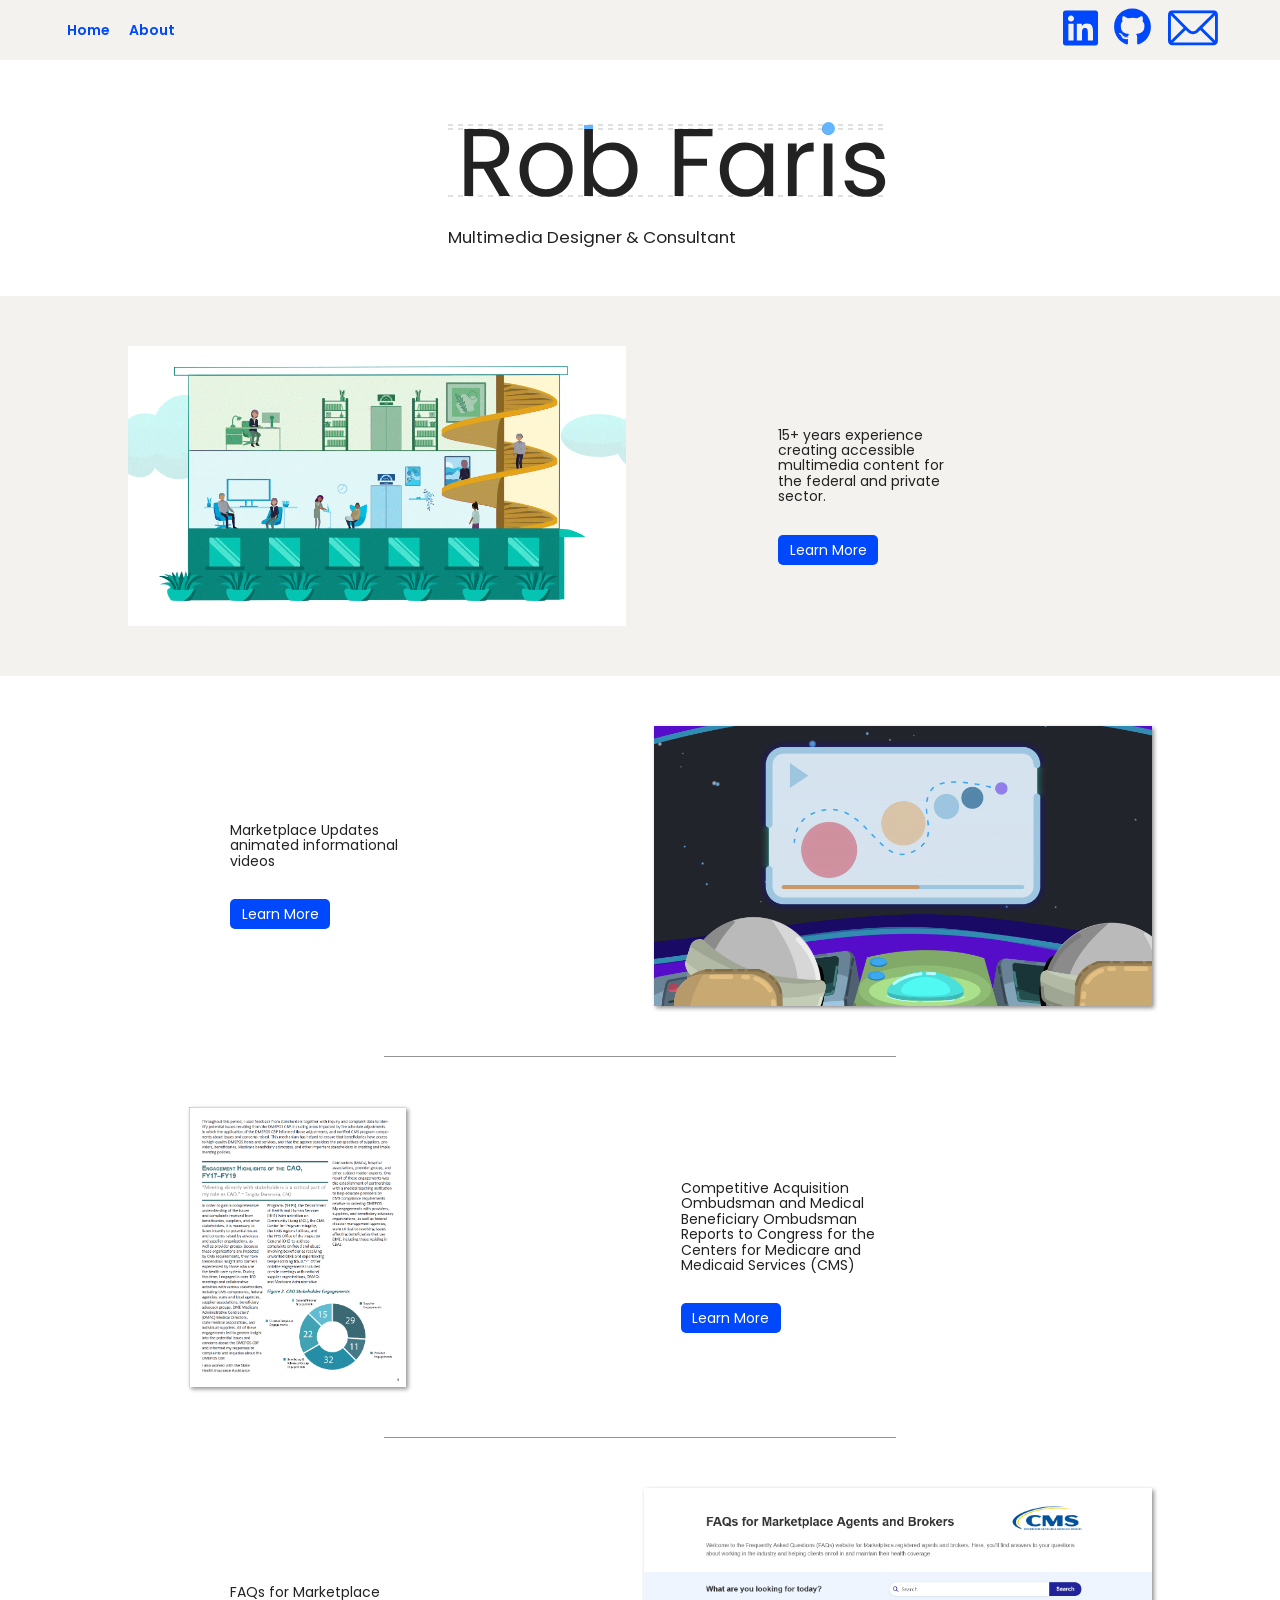
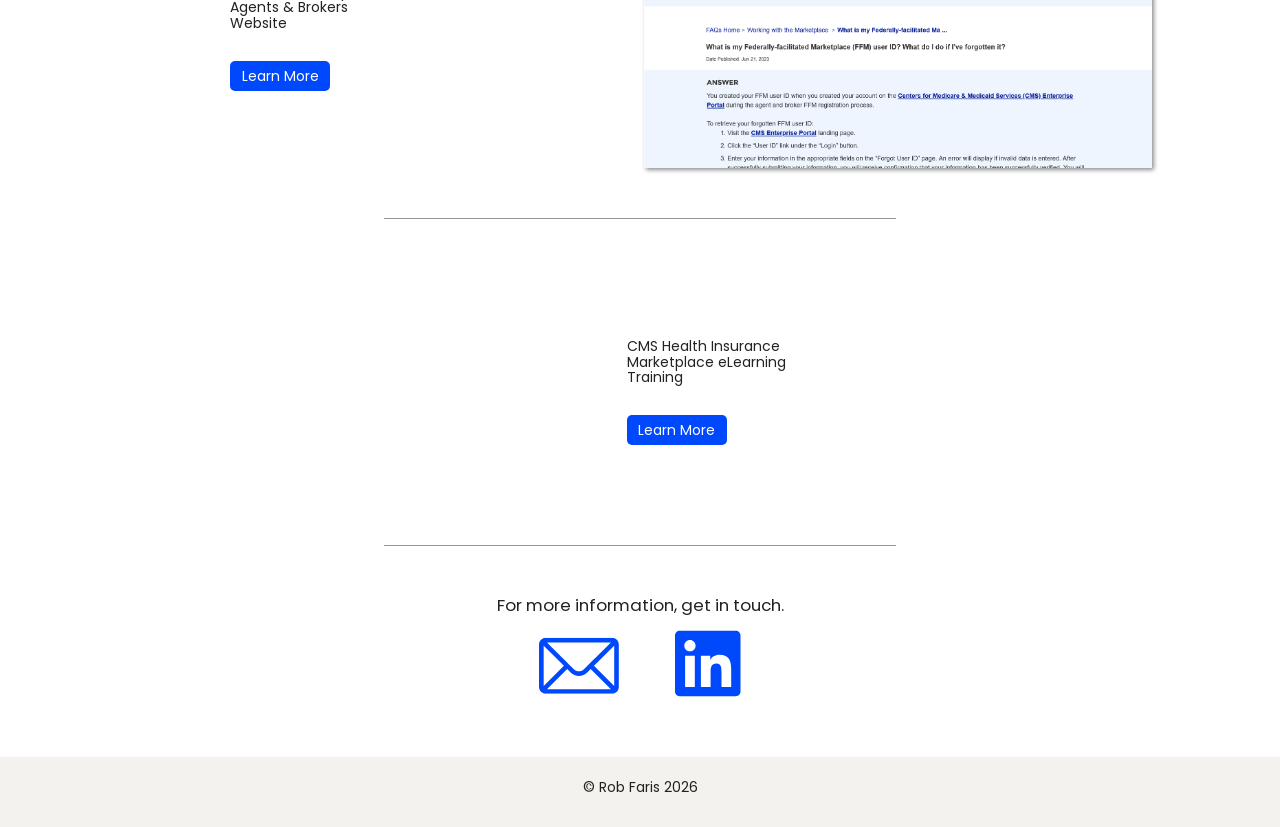
==== index.html @ 907190f3 "custom links change for test site" ====
<!DOCTYPE html>
<html lang="en">
<head>
    <meta charset="UTF-8">
    <meta http-equiv="X-UA-Compatible" content="IE=edge">
    <meta name="viewport" content="width=device-width, initial-scale=1.0">
    <link rel="icon" href="assets/selfportrait.svg" sizes="any" type="image/svg+xml">
    <link rel="stylesheet" href="//fonts.googleapis.com/css?family=Poppins:300,400,600,700&amp;lang=en" />
     <!-- Latest compiled and minified CSS -->
    <link rel="stylesheet" href="https://maxcdn.bootstrapcdn.com/bootstrap/3.4.1/css/bootstrap.min.css">

    <!-- jQuery library -->
    <script src="https://ajax.googleapis.com/ajax/libs/jquery/3.7.1/jquery.min.js"></script>

    <!-- Latest compiled JavaScript -->
    <script src="https://maxcdn.bootstrapcdn.com/bootstrap/3.4.1/js/bootstrap.min.js"></script>

    <!-- Google tag (gtag.js) -->
    <script async src="https://www.googletagmanager.com/gtag/js?id=G-28LJF8GNLP"></script>
    <script>
    window.dataLayer = window.dataLayer || [];
    function gtag(){dataLayer.push(arguments);}
    gtag('js', new Date());

    gtag('config', 'G-28LJF8GNLP');
    </script>

    <!-- Site stylesheet -->
    <link rel="stylesheet" href="styles.css">
    <title>Rob Faris</title>
</head>
<body>
    <div class="header">
        <div class="header-left">
            <a href="/">Home</a>
            <a href="portfolio-test-site/about.html">About</a>
        </div>
        <ul class="header-nav">
            <li><a href="https://www.linkedin.com/in/robfarisdesign"><svg xmlns="http://www.w3.org/2000/svg" height="40" width="35" viewBox="0 0 448 512"><!--!Font Awesome Free 6.5.1 by @fontawesome - https://fontawesome.com License - https://fontawesome.com/license/free Copyright 2023 Fonticons, Inc.--><path fill="#60ABE8" d="M416 32H31.9C14.3 32 0 46.5 0 64.3v383.4C0 465.5 14.3 480 31.9 480H416c17.6 0 32-14.5 32-32.3V64.3c0-17.8-14.4-32.3-32-32.3zM135.4 416H69V202.2h66.5V416zm-33.2-243c-21.3 0-38.5-17.3-38.5-38.5S80.9 96 102.2 96c21.2 0 38.5 17.3 38.5 38.5 0 21.3-17.2 38.5-38.5 38.5zm282.1 243h-66.4V312c0-24.8-.5-56.7-34.5-56.7-34.6 0-39.9 27-39.9 54.9V416h-66.4V202.2h63.7v29.2h.9c8.9-16.8 30.6-34.5 62.9-34.5 67.2 0 79.7 44.3 79.7 101.9V416z"/></svg></a></li>
            <li><a href="https://github.com/robfaris"><svg xmlns="http://www.w3.org/2000/svg" height="38" width="37" viewBox="0 0 496 512"><!--!Font Awesome Free 6.5.1 by @fontawesome - https://fontawesome.com License - https://fontawesome.com/license/free Copyright 2023 Fonticons, Inc.--><path fill="#60ABE8" d="M165.9 397.4c0 2-2.3 3.6-5.2 3.6-3.3 .3-5.6-1.3-5.6-3.6 0-2 2.3-3.6 5.2-3.6 3-.3 5.6 1.3 5.6 3.6zm-31.1-4.5c-.7 2 1.3 4.3 4.3 4.9 2.6 1 5.6 0 6.2-2s-1.3-4.3-4.3-5.2c-2.6-.7-5.5 .3-6.2 2.3zm44.2-1.7c-2.9 .7-4.9 2.6-4.6 4.9 .3 2 2.9 3.3 5.9 2.6 2.9-.7 4.9-2.6 4.6-4.6-.3-1.9-3-3.2-5.9-2.9zM244.8 8C106.1 8 0 113.3 0 252c0 110.9 69.8 205.8 169.5 239.2 12.8 2.3 17.3-5.6 17.3-12.1 0-6.2-.3-40.4-.3-61.4 0 0-70 15-84.7-29.8 0 0-11.4-29.1-27.8-36.6 0 0-22.9-15.7 1.6-15.4 0 0 24.9 2 38.6 25.8 21.9 38.6 58.6 27.5 72.9 20.9 2.3-16 8.8-27.1 16-33.7-55.9-6.2-112.3-14.3-112.3-110.5 0-27.5 7.6-41.3 23.6-58.9-2.6-6.5-11.1-33.3 2.6-67.9 20.9-6.5 69 27 69 27 20-5.6 41.5-8.5 62.8-8.5s42.8 2.9 62.8 8.5c0 0 48.1-33.6 69-27 13.7 34.7 5.2 61.4 2.6 67.9 16 17.7 25.8 31.5 25.8 58.9 0 96.5-58.9 104.2-114.8 110.5 9.2 7.9 17 22.9 17 46.4 0 33.7-.3 75.4-.3 83.6 0 6.5 4.6 14.4 17.3 12.1C428.2 457.8 496 362.9 496 252 496 113.3 383.5 8 244.8 8zM97.2 352.9c-1.3 1-1 3.3 .7 5.2 1.6 1.6 3.9 2.3 5.2 1 1.3-1 1-3.3-.7-5.2-1.6-1.6-3.9-2.3-5.2-1zm-10.8-8.1c-.7 1.3 .3 2.9 2.3 3.9 1.6 1 3.6 .7 4.3-.7 .7-1.3-.3-2.9-2.3-3.9-2-.6-3.6-.3-4.3 .7zm32.4 35.6c-1.6 1.3-1 4.3 1.3 6.2 2.3 2.3 5.2 2.6 6.5 1 1.3-1.3 .7-4.3-1.3-6.2-2.2-2.3-5.2-2.6-6.5-1zm-11.4-14.7c-1.6 1-1.6 3.6 0 5.9 1.6 2.3 4.3 3.3 5.6 2.3 1.6-1.3 1.6-3.9 0-6.2-1.4-2.3-4-3.3-5.6-2z"/></svg></a></li>
            <li><a href="mailto: robfarisdesign@gmail.com"><img src="assets/mail.svg" height="50" width ="50"></a>
        </ul>
    </div>
    <div class="top-bar tile">
        <div class="top-bar text">
            <img alt="Rob Faris" src="assets/RobFaris.svg">
            <h2>Multimedia Designer & Consultant</h2>
        </div>
    </div>
    <div class="demo-bar top-demo tile">
        <a href="https://www.youtube.com/watch?v=N7DPfxwPCiM"><img style="height: 280px" src="assets/2023-04-28_Unwinding_003.gif" alt=""></a>
        <div class="demo-bar text">
            <h3>15+ years experience creating accessible multimedia content for the federal and private sector.</h3>
            <a href="portfolio-test-site/about.html" class="button">Learn More</a>
        </div>
    </div>
    <div class="demo-bar tile">
        <div class="demo-bar text">
            <h3>Marketplace Updates animated informational videos</h3>
            <a href="portfolio-test-site/marketplace-updates-animated-informational-videos.html" class="button">Learn More</a>
        </div>
         <a href="portfolio-test-site/marketplace-updates-animated-informational-videos.html"><img style="height: 280px; filter: drop-shadow(2px 2px 2px #8f8f8f);" src="assets/2023-08-16_MarketplaceUpdates_001.png" alt=""></a>
    </div>
    <hr>
    <div class="demo-bar tile">
        <a href="portfolio-test-site/reports-to-congress.html"><img style="height: 280px; filter: drop-shadow(2px 2px 2px #8f8f8f);" src="assets/design/CAOreport.png" alt=""></a>
        <div class="demo-bar text">
            <h3>Competitive Acquisition Ombudsman and Medical Beneficiary Ombudsman Reports to Congress for the Centers for Medicare and Medicaid Services (CMS)</h3>
            <a href="portfolio-test-site/reports-to-congress.html" class="button">Learn More</a>
        </div>
    </div>
    <hr>
    <div class="demo-bar tile">
        <div class="demo-bar text">
            <h3>FAQs for Marketplace Agents & Brokers Website</h3>
            <a href="portfolio-test-site/faqs-website.html" class="button">Learn More</a>
        </div>
         <a href="portfolio-test-site/faqs-website.html"><img style="height: 280px; filter: drop-shadow(2px 2px 2px #8f8f8f);" src="assets/design/ABsite.png" alt=""></a>
    </div>
    <hr>
    <div class="demo-bar tile">
        <a href="portfolio-test-site/elearning-marketplace.html"><img style="height: 280px; filter: drop-shadow(2px 2px 2px #8f8f8f);" src="assets/design/captivate.png" alt=""></a>
        <div class="demo-bar text">
            <h3>CMS Health Insurance Marketplace eLearning Training</h3>
            <a href="portfolio-test-site/elearning-marketplace.html" class="button">Learn More</a>
        </div>
    </div>
    <hr>
    <h2 class="contact tile">For more information, get in touch.</h2>
    <div class="button-bar tile">
        <div class="button-bar btn">
            <div id="email-icon" style="cursor: pointer;" onclick="window.location='mailto: robfarisdesign@gmail.com';">
                <img src="assets/mail.svg" height="80" width ="80">            
            </div>
            <div id="linkedn-circle" style="cursor: pointer;" onclick="window.location='https://www.linkedin.com/in/robfarisdesign';">
                <svg xmlns="http://www.w3.org/2000/svg" height="75" width="65.5" viewBox="0 0 448 512"><!--!Font Awesome Free 6.5.1 by @fontawesome - https://fontawesome.com License - https://fontawesome.com/license/free Copyright 2023 Fonticons, Inc.--><path fill="#60ABE8" d="M416 32H31.9C14.3 32 0 46.5 0 64.3v383.4C0 465.5 14.3 480 31.9 480H416c17.6 0 32-14.5 32-32.3V64.3c0-17.8-14.4-32.3-32-32.3zM135.4 416H69V202.2h66.5V416zm-33.2-243c-21.3 0-38.5-17.3-38.5-38.5S80.9 96 102.2 96c21.2 0 38.5 17.3 38.5 38.5 0 21.3-17.2 38.5-38.5 38.5zm282.1 243h-66.4V312c0-24.8-.5-56.7-34.5-56.7-34.6 0-39.9 27-39.9 54.9V416h-66.4V202.2h63.7v29.2h.9c8.9-16.8 30.6-34.5 62.9-34.5 67.2 0 79.7 44.3 79.7 101.9V416z"/></svg>
            </div>
        </div>
    </div>
    <div class="footer">
        <p>© Rob Faris 2026</p>
    </div>

</body>
<script>
    let elementsArray = document.querySelectorAll(".tile");
    window.addEventListener('scroll', fadeIn ); 
    function fadeIn() {
        for (var i = 0; i < elementsArray.length; i++) {
            var elem = elementsArray[i]
            var distInView = elem.getBoundingClientRect().top - window.innerHeight + 20;
            if (distInView < 0) {
                elem.classList.add("inview");
            } else {
                elem.classList.remove("inview");
            }
        }
    }
    fadeIn()
</script>
</html>
---- styles.css ----
html {
    scroll-behavior: smooth;
}

body {
    display: flex;
    flex-direction: column;
    align-items: left;
    width: 100%;
    padding: 0;
    margin: 0;
    font-family: "Poppins", Verdana, Geneva, Tahoma, sans-serif;
    background-color: #FFFFFF;
    color: #222222;
}

h1 {
    font-size: 2em;
    font-weight: 400;
    color: #222222;
    margin: 0;
    padding-bottom: 15px;
}

h2 {
    font-size: 1.2em;
    font-weight: 400;
    color: #222222;
    margin-bottom: 0;
}

h3 {
    font-size: 1em;
    font-weight: 400;
    color: #222222;
}

h4 {
    font-size: 1.5em;
    font-weight: 200;
    color: #2222;
}

p {
    color: #222222;
    font-size: 14px;
}

a {
    text-decoration: none;
    color: #0048fc;
}

a:hover {
    color:#002EA1;
    text-decoration: underline;
    text-decoration-thickness: 3px;
}

.button {
    background:    #0048fc;
    border: 0;
    border-radius: 5px;
    padding: 5px;    
    width: 100px;
    color:         #ffffff;
    text-align:    center;
}

.button:hover {
    color: #ffffff;
    background: #002EA1;
}

hr {
  border: 0;
  clear:both;
  display:block;
  width: 40%;               
  background-color:#959595;
  height: 1px;
  margin-top: 0;
  margin-bottom: 0;
}

path {
    fill: #0048fc;
}
.tile {
    -webkit-transform: translateY(50px) translateZ(0);
    transform: translateY(50px) translateZ(0);
    -webkit-transition-delay: .3s;
    -o-transition-delay: .3s;
    transition-delay: .3s;
    -webkit-transition: .4s;
    -o-transition: .4s;
    transition: .4s;
    opacity: 0;
}

.inview {
    opacity: 1;
    -webkit-transform: translateY(0px) rotate(0deg) translateZ(0);
    transform: translateY(0px) rotate(0deg) translateZ(0);
}

.header {
    display: flex;
    justify-content: space-between;
    align-items: center;
    width: 100%;
    background-color: #F3F2EE;
}

.header-left {
    display: flex;
    flex-direction: row;
    gap: 16px;
    margin-left: 5%;
}

.header .header-nav {
    display: flex;
    padding: 8px 5% 5px;
    list-style-type: none;
    font-size: 18px;
    gap: 16px;
    z-index: 1;
    margin-bottom: 0;
}

.header-nav li:hover {
    opacity: 70%;
    transition: opacity 300ms;
}

.header a {
    padding-left: 3%;
    font-weight: 600;
}

.header img {
    height: 40px;
}

.top-bar {
    display: flex;
    justify-content: space-between;
    align-items: flex-start;
    width: 100%;
    color: #F9FAF8;
    padding: 30px 0 50px 0;
}

.top-bar .text {
    display: flex;
    flex-direction: column;
    align-items: flex-start;
    width: 30%;
    padding: 0;
    margin: 0 auto;
}

.top-bar .text h2 {
    padding: 0;
}

/* .top-bar .image {
    height: 200px;
    display: flex;
    justify-content: center;
    align-items: center;
    flex: 1 1 100%;
    margin: 80px 15% 50px;
} */

.subpage-title {
    display: flex;
    flex-direction: column;
    justify-content: space-around;
    align-items: flex-start;
    padding: 50px 15% 50px 15%;
    width: 100%;
}
.demo-bar {
    display: flex;
    justify-content: space-around;
    align-items: center;
    width: 100%;
    color: #F9FAF8;
    padding: 50px 10% 50px 10%;
    gap: 20px 50px;
}

.top-demo {
    background-color: #F3F2EE;
}

.demo-bar .text {
    display: flex;
    flex-direction: column;
    justify-content: space-between;
    align-items: flex-start;
    width: 40%;
    margin-right: 10%;
}


.demo-bar .image {
    height: 200px;
    display: flex;
    justify-content: center;
    align-items: center;
    flex: 1 1 100%;
    margin: 80px 15% 50px;
}

.subpage-bar {
    display: flex;
    justify-content: space-around;
    align-items: flex-start;
    width: 100%;
    color: #F9FAF8;
    padding: 10px 10% 10px 10%;
    gap: 20px 50px;
}

.subpage-demo {
    background-color: #F3F2EE;
}

.subpage-bar .text {
    display: flex;
    flex-direction: column;
    justify-content: space-between;
    align-items: flex-start;
    width: 100%;
}

.subpage-bar .text h2 {
    font-weight: 600;
    text-transform: uppercase;
}

.section-header {
    color: #222222;
    margin: 20px 15%;
    font-size: 2em;
}

.info-bar {
    display: flex;
    flex-direction: column;
    align-items: left;
    margin: 0 15%;
}

.info-bar h3 {
    font-weight: 600;
}
.info-bar-blue {
    padding-left: 0; 
    margin-bottom: 15px;
    margin-right: 5%; 
    color: #222222; 
}

.info-bar-orange {
    color: #222222;
    padding-left: 0; 
    margin-bottom: 15px;
    margin-right: 5%; 
}

.info-bar-blocks {
    display: flex;
    justify-content: flex-start;
    flex-wrap: wrap;
    gap: 10px;
}

.info-bar-blocks.blue p {
    color: #222222;
    width: 150px;
    height: 50px;
    padding-top: 12px;
    padding-bottom: 5px;
    padding-left: 15px;
    border-style: solid;
    border-color: #60ABE8;
    border-width: 2px;
    border-radius: 15px;
    align-items: center;
    margin: 0;
}

.info-bar-blocks.orange p {
    color: #222222;
    width: 150px;
    height: 50px;
    padding-top: 12px;
    padding-bottom: 5px;
    padding-left: 15px;
    border-style: solid;
    border-color: #0048fc;
    border-width: 2px;
    border-radius: 15px;
    align-items: center;
    margin: 0;
}

.modular p {
    background-color: #F3F2EE;
    padding-top: 12px;
    padding-bottom: 12px;
    padding-left: 15px;
    width: 95%;
}

.work-text {
    margin: 0 15% 100px;
    font-size: 1.2em;
}

.work-bar {
    display: flex;
    flex-direction: row;
    justify-content: center;
    gap: 50px;
    margin: 30px 15% 50px 15%;
    text-align: center;
    flex-flow: wrap;
    padding: 0;
    color: #60ABE8;
}

.work-bar-part {
    display: flex;
    flex-direction: column;
    background-color: #363E51;
    justify-content: center;
    align-self: center;
    flex: 1 1 auto;
    height: 200px;
    max-width: 350px;
    padding-bottom: 200px;
    font-size: 1.1em;
    margin: 50px 0 50px;
    color: #60ABE8;
}

.work-bar-part:hover {
    color: #DBB778;
    transition: color 200ms;
}

.work-bar-part:hover img {
    border-radius: 50%;
    background-color: #DBB778;
    transition: background-color 200ms;
}

.icon-wrapper {
    align-self: center;
    flex: 1 1 auto;
    margin-top: 50px;
    width: 250px;
    padding: 0;
}

.mobile-info {
    display: none;
}

.video-text {
    text-align: center;
    align-self: center;
    padding: 20px;
    margin: 0;
    color: #60ABE8;
}

.videobox {
    display: flex;
    flex-direction: column;
    justify-content: flex-start;
    align-items: center;
    padding: 30px 25%;
    margin-bottom: 80px;
}

.videobox .graphics {
    align-items: center;
}

.videobox .thumbnails {
    display: flex;
    flex-direction: row;
    justify-content: center;
    gap: 20px;
    margin-top: 20px;
    flex-wrap: wrap;
    filter: drop-shadow(5px 5px 5px #8f8f8f);
}

.videobox .thumbnails img {
    width: 35%;
    height: 100%;
}

.thumbnail-img:hover {
    opacity: 60%;
    transition: opacity 200ms;
}

#video-mobile {
    display: none;
}

.graphics-box {
  display: flex;
  align-items: center;
  justify-content: center;
  flex-direction: column;
  margin-bottom: 80px;
  background: #363E51;
  padding: 40px 0;
}

.graphics-box h3 {
    color:#DBB778;
    padding-bottom: 0;
}

.carousel {
    display: flex;
    align-items: center;
    flex-direction: row;
    gap: 20px;
    flex-wrap: wrap;
}

.card .img {
    display: flex;
    align-items: flex-start;
    justify-content: flex-start;
    width: 300px;
    height: 300px;
    overflow: hidden;
    -webkit-filter: brightness(75%);
}

.card:hover img{
    -webkit-filter: brightness(50%);
    -webkit-transition: all .2s ease;
    -moz-transition: all .2s ease;
    -o-transition: all .2s ease;
    -ms-transition: all .2s ease;
    transition: all .2s ease;
    opacity: 50%;
}

.card:hover .identifier {
    opacity: 100%;
    visibility: visible;
}

h3.identifier {
    background-color: #60ABE8;
    color: #1F2937;
    padding: 10px 15px 10px 10px;
    /* visibility: hidden; */
    position: absolute;
    padding-left: 10px;
    z-index: 1;
}

.card img {
    height: 300px;
    object-fit: cover;
}

.pdf {
    width: 300px;
}

.contact {
    text-align: center;
    color:#222222;
    padding: 0;
    margin-top: 50px;
}

.button-bar {
    width: 35%;
    max-width: 350px;
    min-width: 100px;
    display: flex;
    align-items: center;
    justify-content: space-around;
    align-self: center;
    margin: 0 0 20px 0;
}

.button-bar .btn {
    display: flex;
    width: 30%;
    align-items: center;
    padding: 10px 10px;
    /* background-color: #363E51; */
    flex: 0 1 80%;
}

#video-header {
    margin-bottom: 20px;
}

#email-icon:hover{
    opacity: 50%;
    transition: opacity 300ms;
}

#linkedn-circle:hover{
    opacity: 50%;
    transition: opacity 300ms;
}

.footer {
    width: 100%;
    background-color: #F3F2EE;
    color: #222222;
    text-align: center;
    padding: 20px 0;
}

#page-container {
    position: relative;
    min-height: 95vh;
  }
  
#content-wrap {
    padding-bottom: 2.5rem;    /* Footer height */
  }


#graphicsbox {
    padding: 0 15% 50px;
    text-align: left;
    align-items: flex-start;
}

#graphicsbox h2 {
    margin-left: 0;
    margin-top: 50px;
}

#graphics {
    justify-content: center;
}
@media only screen and (max-width: 750px) {
    iframe {
        width: 90%;
        height: 200px;
    }
    .header-nav {
        align-items: flex-end
    }
    .top-bar {
        flex-direction: column-reverse;
        margin: 0;
    }

    .top-bar img{
        width: 200px;
        margin: -950px 0 -900px;
        padding: 0;
    }
    .top-bar .text {
        font-size: .8em;
        padding: 0 15% 0 15%;
        margin: 0;
    }

    .demo-bar {
        flex-direction: column;
        align-items: center;
        margin: 0;
        gap: 10px;
    }

    .demo-bar h4 {
        width: 80%;
    }
    
    .info-bar-blocks.blue p {
        width: auto;
        padding-right: 15px;
    }
        
    .info-bar-blocks.orange p {
        width: auto;
        padding-right: 15px;
    }

    .card img {
        -webkit-filter: brightness(50%);
    }

    .card h3 {
        visibility: visible;
    }

    .break {
        display: flex;
        break-after: always;
    }
    .button-bar {
        flex-direction: column;
        justify-content: center;
        align-items: center;
    }
    .mobile-info {
        display: flex;
        align-self: flex-start;
    }
    #contact {
        align-items: center;
        padding-left: 20px;
    }
    .button-bar .btn {
        border-radius: 0;
        padding: 15px 30px;
        gap: 10px;
    }
    #video-player {
        display: none;
    }

    .videobox {
        padding: 30px 15%;
    }

    #graphicsbox {
        padding: 30px 15%;
    }

    .videobox .thumbnails {
        display: none;
    }
    #video-mobile {
        display: flex;
    }
    #video-mobile img {
        width: 150px;
    }
    #graphics {
        display: flex;
    }

}
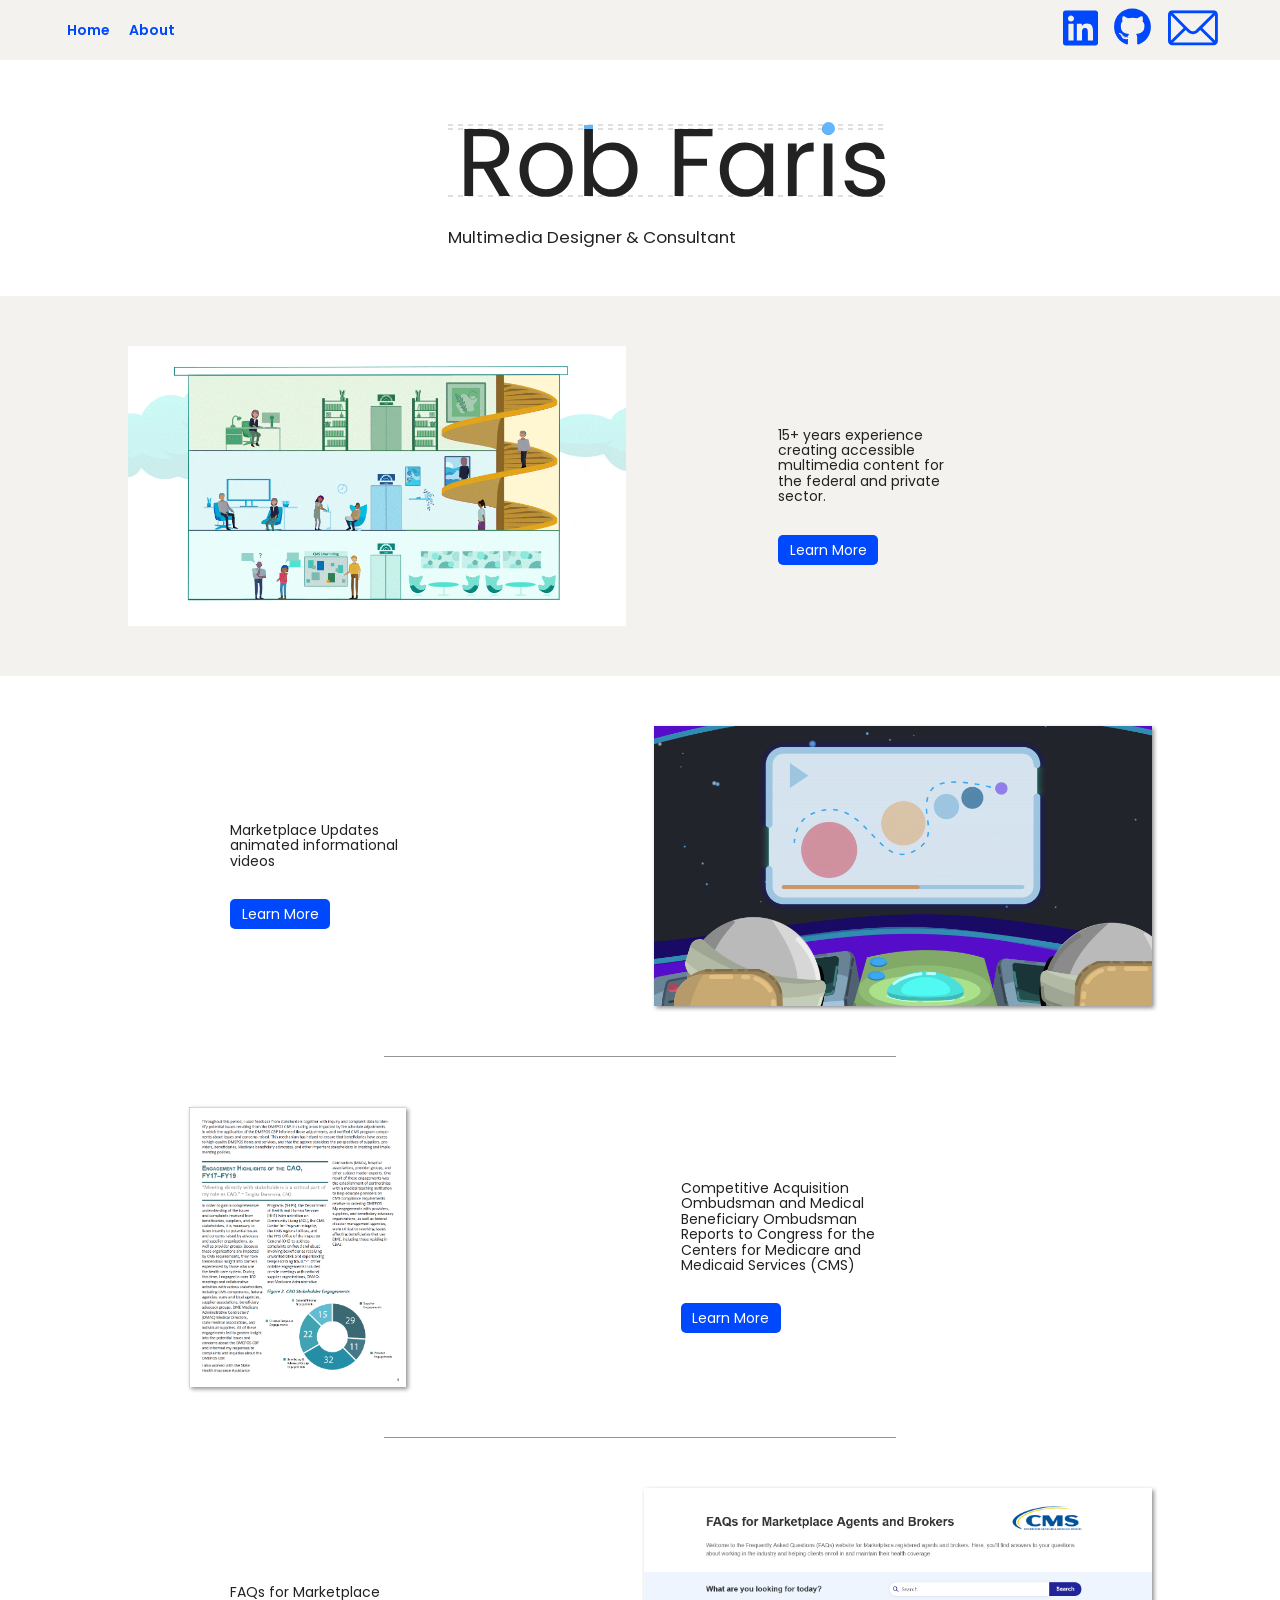
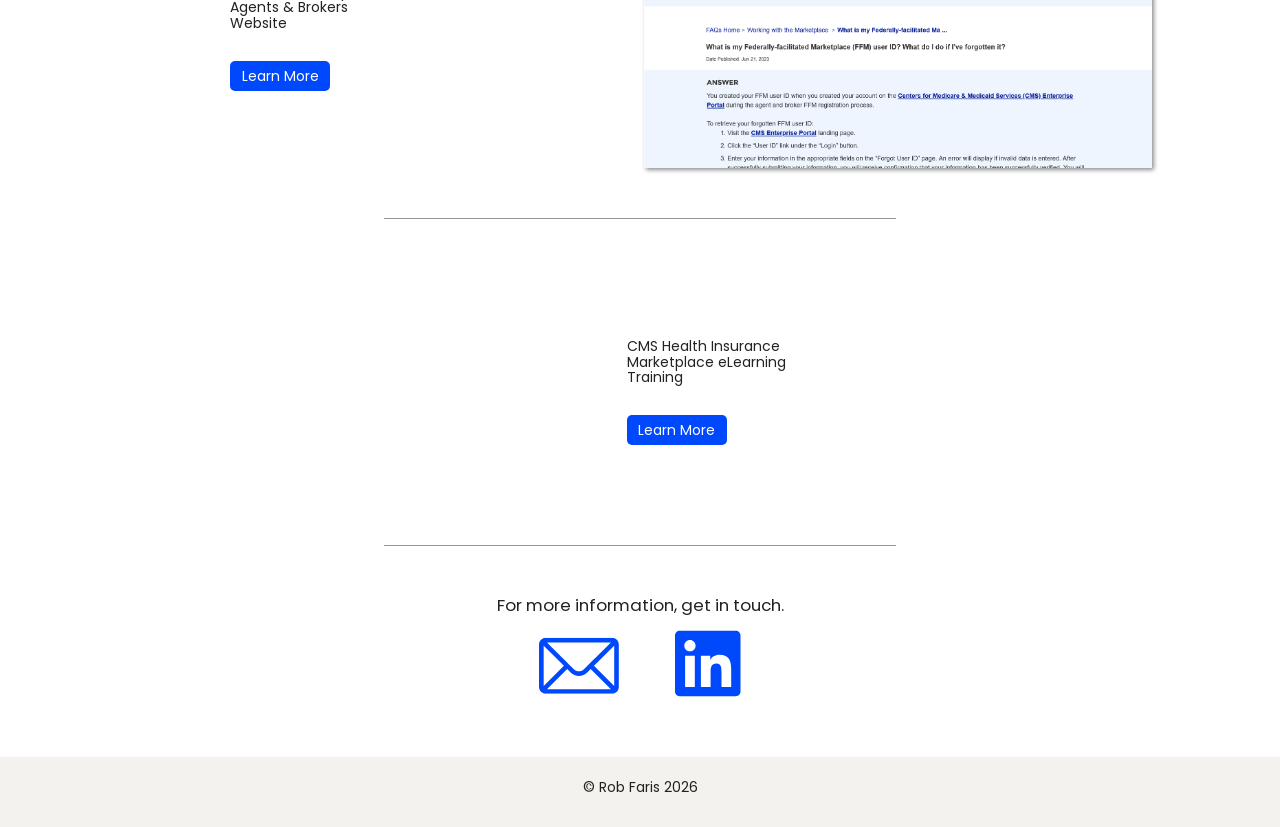
==== commit 90ebdf6a: "revert changes" ====
--- a/index.html
+++ b/index.html
@@ -33,7 +33,7 @@
     <div class="header">
         <div class="header-left">
             <a href="/">Home</a>
-            <a href="portfolio-test-site/about.html">About</a>
+            <a href="about.html">About</a>
         </div>
         <ul class="header-nav">
             <li><a href="https://www.linkedin.com/in/robfarisdesign"><svg xmlns="http://www.w3.org/2000/svg" height="40" width="35" viewBox="0 0 448 512"><!--!Font Awesome Free 6.5.1 by @fontawesome - https://fontawesome.com License - https://fontawesome.com/license/free Copyright 2023 Fonticons, Inc.--><path fill="#60ABE8" d="M416 32H31.9C14.3 32 0 46.5 0 64.3v383.4C0 465.5 14.3 480 31.9 480H416c17.6 0 32-14.5 32-32.3V64.3c0-17.8-14.4-32.3-32-32.3zM135.4 416H69V202.2h66.5V416zm-33.2-243c-21.3 0-38.5-17.3-38.5-38.5S80.9 96 102.2 96c21.2 0 38.5 17.3 38.5 38.5 0 21.3-17.2 38.5-38.5 38.5zm282.1 243h-66.4V312c0-24.8-.5-56.7-34.5-56.7-34.6 0-39.9 27-39.9 54.9V416h-66.4V202.2h63.7v29.2h.9c8.9-16.8 30.6-34.5 62.9-34.5 67.2 0 79.7 44.3 79.7 101.9V416z"/></svg></a></li>
@@ -51,38 +51,38 @@
         <a href="https://www.youtube.com/watch?v=N7DPfxwPCiM"><img style="height: 280px" src="assets/2023-04-28_Unwinding_003.gif" alt=""></a>
         <div class="demo-bar text">
             <h3>15+ years experience creating accessible multimedia content for the federal and private sector.</h3>
-            <a href="portfolio-test-site/about.html" class="button">Learn More</a>
+            <a href="about.html" class="button">Learn More</a>
         </div>
     </div>
     <div class="demo-bar tile">
         <div class="demo-bar text">
             <h3>Marketplace Updates animated informational videos</h3>
-            <a href="portfolio-test-site/marketplace-updates-animated-informational-videos.html" class="button">Learn More</a>
+            <a href="marketplace-updates-animated-informational-videos.html" class="button">Learn More</a>
         </div>
-         <a href="portfolio-test-site/marketplace-updates-animated-informational-videos.html"><img style="height: 280px; filter: drop-shadow(2px 2px 2px #8f8f8f);" src="assets/2023-08-16_MarketplaceUpdates_001.png" alt=""></a>
+         <a href="marketplace-updates-animated-informational-videos.html"><img style="height: 280px; filter: drop-shadow(2px 2px 2px #8f8f8f);" src="assets/2023-08-16_MarketplaceUpdates_001.png" alt=""></a>
     </div>
     <hr>
     <div class="demo-bar tile">
-        <a href="portfolio-test-site/reports-to-congress.html"><img style="height: 280px; filter: drop-shadow(2px 2px 2px #8f8f8f);" src="assets/design/CAOreport.png" alt=""></a>
+        <a href="reports-to-congress.html"><img style="height: 280px; filter: drop-shadow(2px 2px 2px #8f8f8f);" src="assets/design/CAOreport.png" alt=""></a>
         <div class="demo-bar text">
             <h3>Competitive Acquisition Ombudsman and Medical Beneficiary Ombudsman Reports to Congress for the Centers for Medicare and Medicaid Services (CMS)</h3>
-            <a href="portfolio-test-site/reports-to-congress.html" class="button">Learn More</a>
+            <a href="reports-to-congress.html" class="button">Learn More</a>
         </div>
     </div>
     <hr>
     <div class="demo-bar tile">
         <div class="demo-bar text">
             <h3>FAQs for Marketplace Agents & Brokers Website</h3>
-            <a href="portfolio-test-site/faqs-website.html" class="button">Learn More</a>
+            <a href="faqs-website.html" class="button">Learn More</a>
         </div>
-         <a href="portfolio-test-site/faqs-website.html"><img style="height: 280px; filter: drop-shadow(2px 2px 2px #8f8f8f);" src="assets/design/ABsite.png" alt=""></a>
+         <a href="faqs-website.html"><img style="height: 280px; filter: drop-shadow(2px 2px 2px #8f8f8f);" src="assets/design/ABsite.png" alt=""></a>
     </div>
     <hr>
     <div class="demo-bar tile">
-        <a href="portfolio-test-site/elearning-marketplace.html"><img style="height: 280px; filter: drop-shadow(2px 2px 2px #8f8f8f);" src="assets/design/captivate.png" alt=""></a>
+        <a href="elearning-marketplace.html"><img style="height: 280px; filter: drop-shadow(2px 2px 2px #8f8f8f);" src="assets/design/captivate.png" alt=""></a>
         <div class="demo-bar text">
             <h3>CMS Health Insurance Marketplace eLearning Training</h3>
-            <a href="portfolio-test-site/elearning-marketplace.html" class="button">Learn More</a>
+            <a href="elearning-marketplace.html" class="button">Learn More</a>
         </div>
     </div>
     <hr>
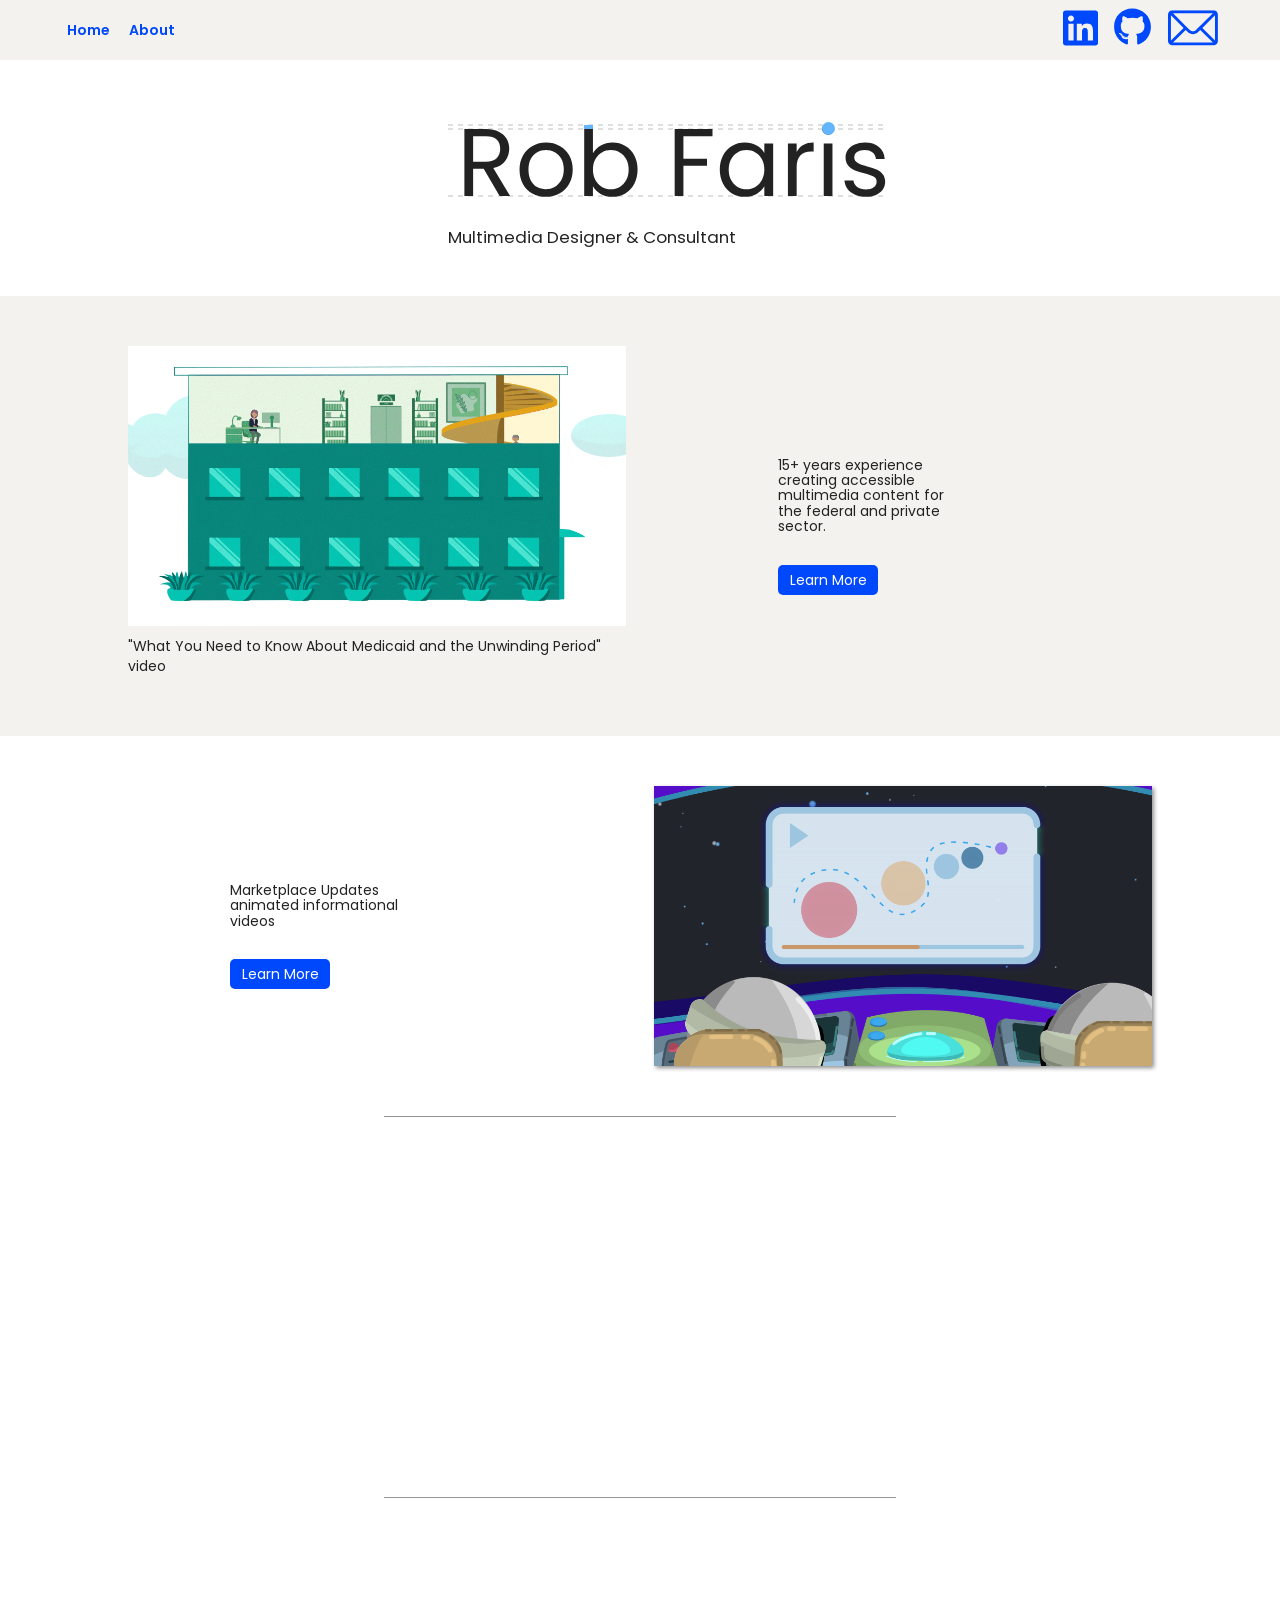
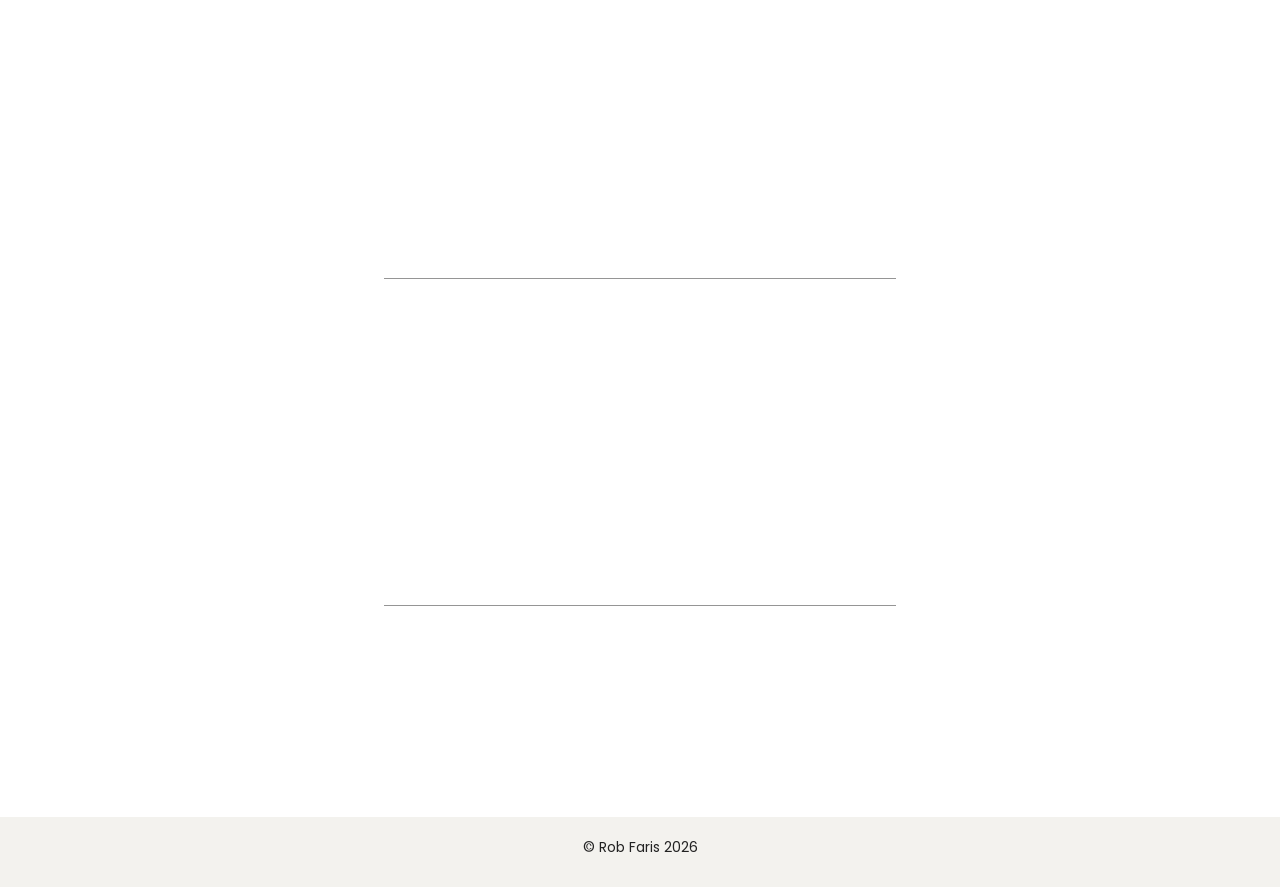
==== commit 40c2d7ea: "Update images and add copy" ====
--- a/index.html
+++ b/index.html
@@ -48,7 +48,10 @@
         </div>
     </div>
     <div class="demo-bar top-demo tile">
-        <a href="https://www.youtube.com/watch?v=N7DPfxwPCiM"><img style="height: 280px" src="assets/2023-04-28_Unwinding_003.gif" alt=""></a>
+        <div>
+            <a href="https://www.youtube.com/watch?v=N7DPfxwPCiM"><img style="height: 280px; margin-bottom: 10px;" src="assets/2023-04-28_Unwinding_003.gif" alt=""></a>
+            <p>"What You Need to Know About Medicaid and the Unwinding Period" video</p>
+        </div>
         <div class="demo-bar text">
             <h3>15+ years experience creating accessible multimedia content for the federal and private sector.</h3>
             <a href="about.html" class="button">Learn More</a>
@@ -63,7 +66,7 @@
     </div>
     <hr>
     <div class="demo-bar tile">
-        <a href="reports-to-congress.html"><img style="height: 280px; filter: drop-shadow(2px 2px 2px #8f8f8f);" src="assets/design/CAOreport.png" alt=""></a>
+        <a href="reports-to-congress.html"><img style="height: 280px; filter: drop-shadow(2px 2px 2px #8f8f8f);" src="assets/design/CAOcover.png" alt=""></a>
         <div class="demo-bar text">
             <h3>Competitive Acquisition Ombudsman and Medical Beneficiary Ombudsman Reports to Congress for the Centers for Medicare and Medicaid Services (CMS)</h3>
             <a href="reports-to-congress.html" class="button">Learn More</a>
--- a/styles.css
+++ b/styles.css
@@ -71,6 +71,7 @@
 .button:hover {
     color: #ffffff;
     background: #002EA1;
+    text-decoration: none;
 }
 
 hr {
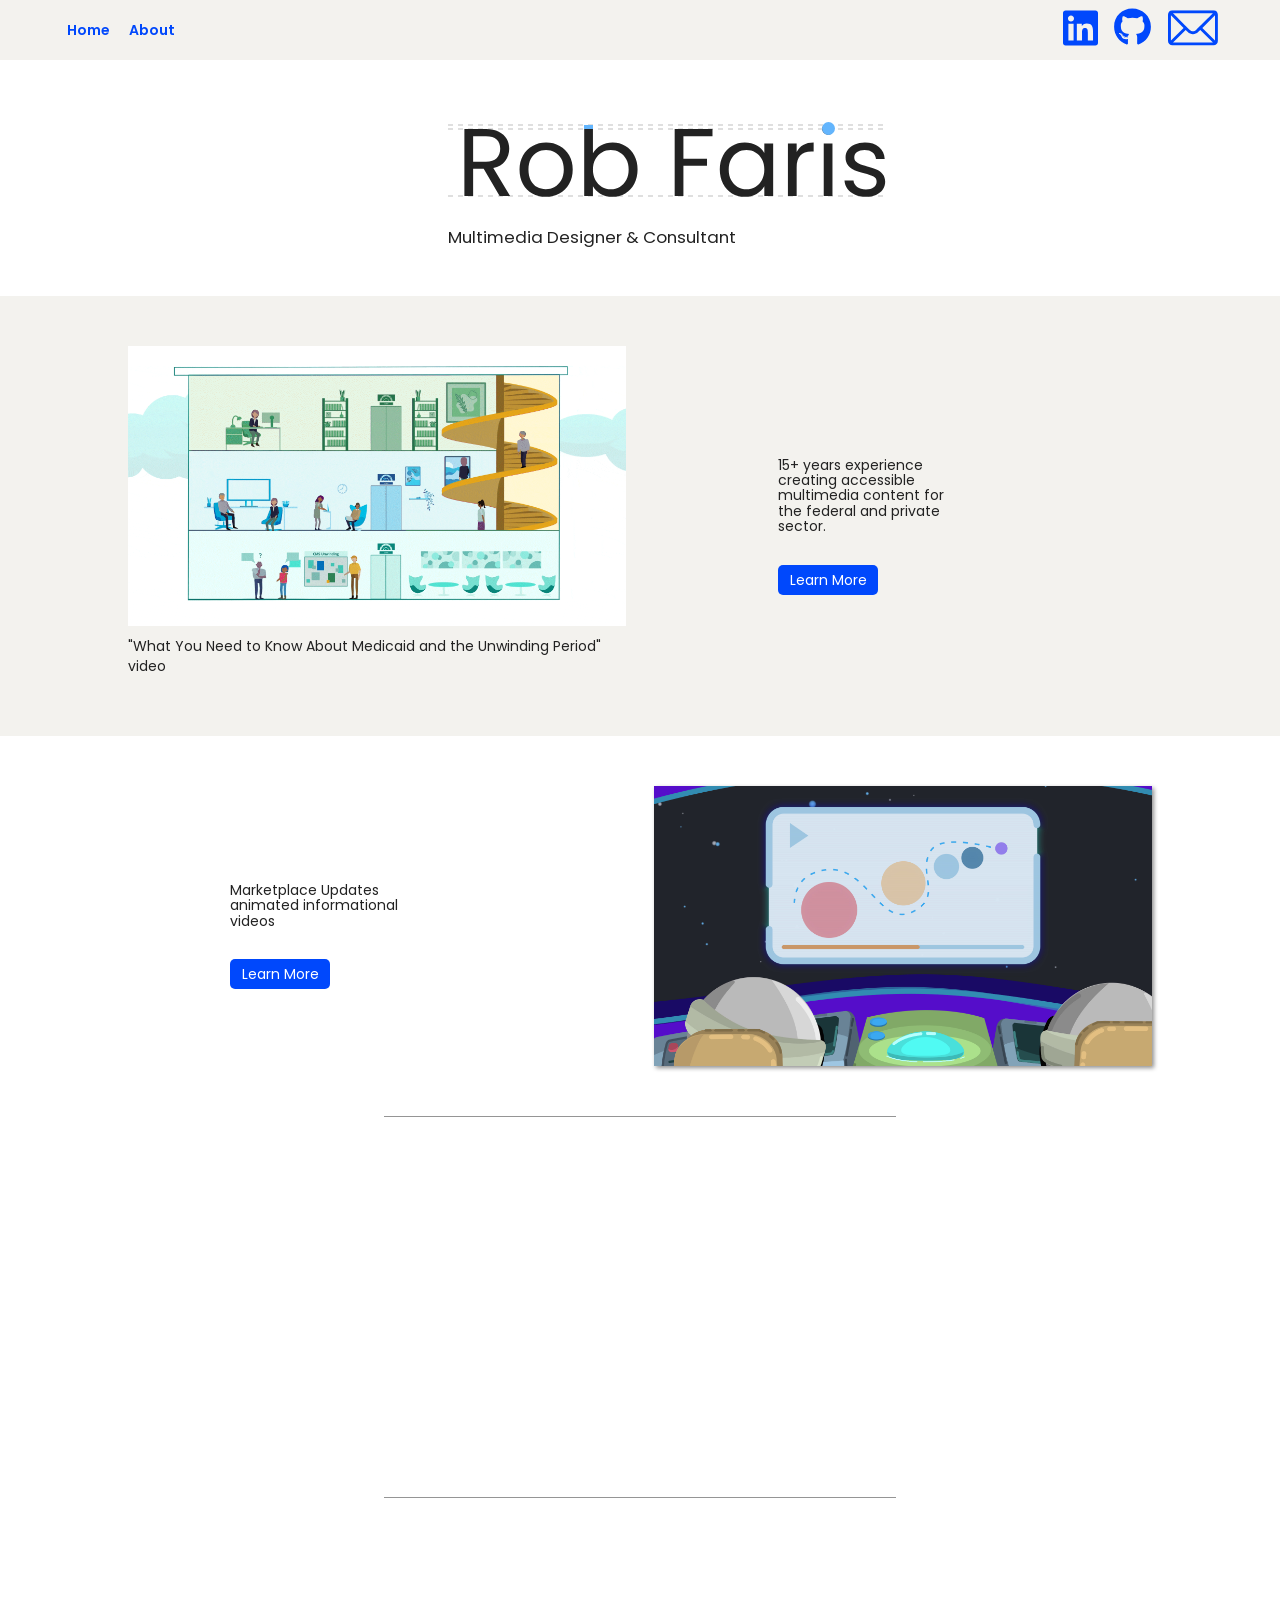
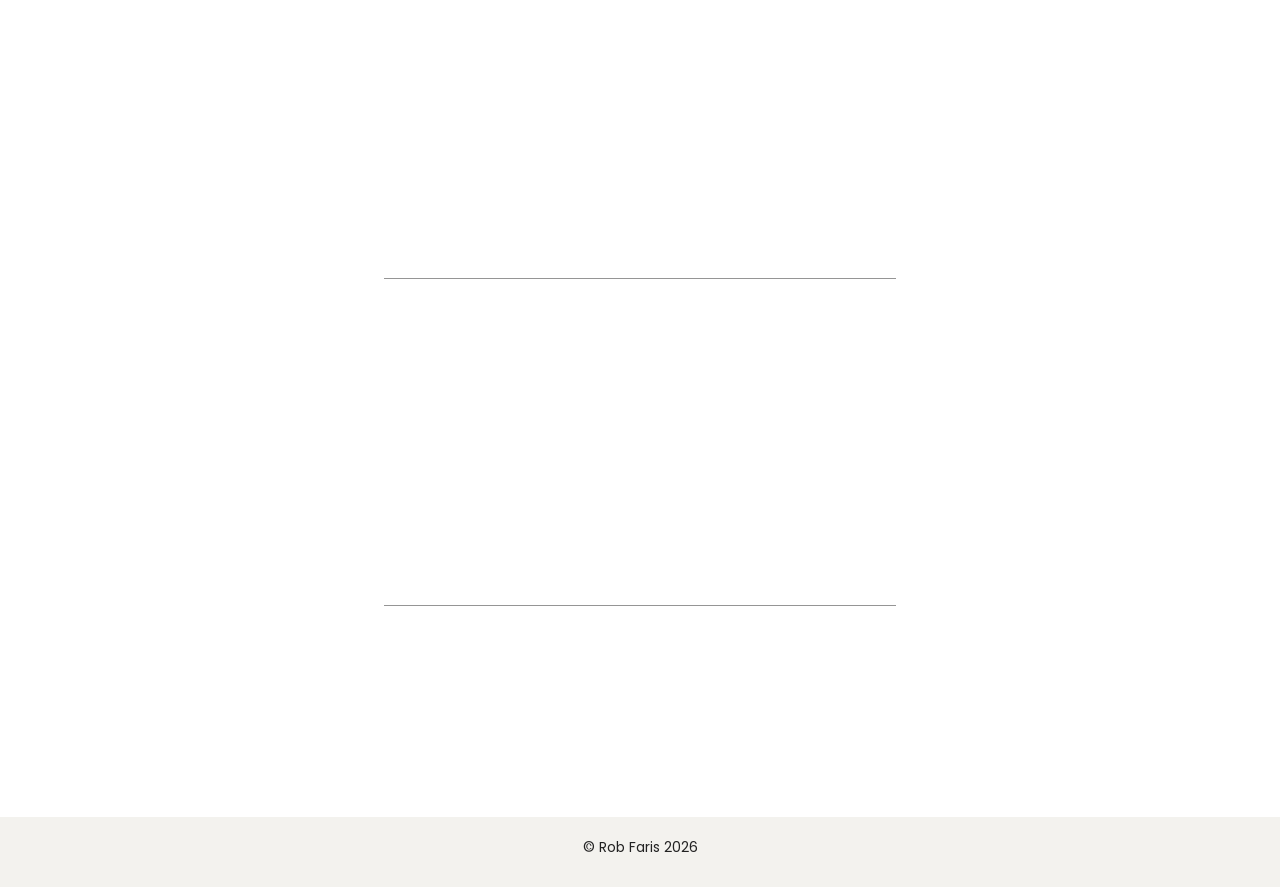
==== commit 417db81d: "Add accessibility and mobile responsive behaviors" ====
--- a/index.html
+++ b/index.html
@@ -48,8 +48,8 @@
         </div>
     </div>
     <div class="demo-bar top-demo tile">
-        <div>
-            <a href="https://www.youtube.com/watch?v=N7DPfxwPCiM"><img style="height: 280px; margin-bottom: 10px;" src="assets/2023-04-28_Unwinding_003.gif" alt=""></a>
+        <div id="gif-bar">
+            <a alt="Youtube link to 2026 Demo Reel" href="https://youtu.be/st2Tjv4EuG8"><img style="height: 280px; margin-bottom: 10px;" src="assets/2023-04-28_Unwinding_003.gif" alt="Animation of employees working in a building with a billboard sign above saying 'Get coverage today!'"></a>
             <p>"What You Need to Know About Medicaid and the Unwinding Period" video</p>
         </div>
         <div class="demo-bar text">
@@ -57,35 +57,35 @@
             <a href="about.html" class="button">Learn More</a>
         </div>
     </div>
-    <div class="demo-bar tile">
+    <div class="demo-bar flex-reverse tile">
         <div class="demo-bar text">
             <h3>Marketplace Updates animated informational videos</h3>
-            <a href="marketplace-updates-animated-informational-videos.html" class="button">Learn More</a>
+            <a alt="Marketplace Updates animated informational videos" href="marketplace-updates-animated-informational-videos.html" class="button">Learn More</a>
         </div>
          <a href="marketplace-updates-animated-informational-videos.html"><img style="height: 280px; filter: drop-shadow(2px 2px 2px #8f8f8f);" src="assets/2023-08-16_MarketplaceUpdates_001.png" alt=""></a>
     </div>
     <hr>
     <div class="demo-bar tile">
-        <a href="reports-to-congress.html"><img style="height: 280px; filter: drop-shadow(2px 2px 2px #8f8f8f);" src="assets/design/CAOcover.png" alt=""></a>
+        <a alt="Competitive Acquisition Ombudsman and Medical Beneficiary Ombudsman Reports to Congress for the Centers for Medicare and Medicaid Services (CMS)" href="reports-to-congress.html"><img style="height: 280px; filter: drop-shadow(2px 2px 2px #8f8f8f);" src="assets/design/CAOcover.png" alt=""></a>
         <div class="demo-bar text">
             <h3>Competitive Acquisition Ombudsman and Medical Beneficiary Ombudsman Reports to Congress for the Centers for Medicare and Medicaid Services (CMS)</h3>
-            <a href="reports-to-congress.html" class="button">Learn More</a>
+            <a alt="Competitive Acquisition Ombudsman and Medical Beneficiary Ombudsman Reports to Congress for the Centers for Medicare and Medicaid Services (CMS)" href="reports-to-congress.html" class="button">Learn More</a>
         </div>
     </div>
     <hr>
-    <div class="demo-bar tile">
+    <div class="demo-bar flex-reverse tile">
         <div class="demo-bar text">
             <h3>FAQs for Marketplace Agents & Brokers Website</h3>
-            <a href="faqs-website.html" class="button">Learn More</a>
+            <a alt="FAQs for Marketplace Agents & Brokers Website" href="faqs-website.html" class="button">Learn More</a>
         </div>
-         <a href="faqs-website.html"><img style="height: 280px; filter: drop-shadow(2px 2px 2px #8f8f8f);" src="assets/design/ABsite.png" alt=""></a>
+         <a alt="FAQs for Marketplace Agents & Brokers Website" href="faqs-website.html"><img style="height: 280px; filter: drop-shadow(2px 2px 2px #8f8f8f);" src="assets/design/ABsite.png" alt=""></a>
     </div>
     <hr>
     <div class="demo-bar tile">
-        <a href="elearning-marketplace.html"><img style="height: 280px; filter: drop-shadow(2px 2px 2px #8f8f8f);" src="assets/design/captivate.png" alt=""></a>
+        <a alt="CMS Health Insurance Marketplace eLearning Training" href="elearning-marketplace.html"><img style="height: 280px; filter: drop-shadow(2px 2px 2px #8f8f8f);" src="assets/design/captivate.png" alt=""></a>
         <div class="demo-bar text">
             <h3>CMS Health Insurance Marketplace eLearning Training</h3>
-            <a href="elearning-marketplace.html" class="button">Learn More</a>
+            <a alt="CMS Health Insurance Marketplace eLearning Training" href="elearning-marketplace.html" class="button">Learn More</a>
         </div>
     </div>
     <hr>
--- a/styles.css
+++ b/styles.css
@@ -535,6 +535,20 @@
     padding: 20px 0;
 }
 
+#video-portfolio {
+    display: flex;
+    justify-content: flex-start;
+    flex-wrap: wrap;
+    width: 100%;
+    gap: 20px;
+    margin-bottom: 20px;
+}
+
+#video-portfolio .button {
+    width: auto;
+    padding: 10px 20px;
+}
+
 #page-container {
     position: relative;
     min-height: 95vh;
@@ -564,23 +578,34 @@
         width: 90%;
         height: 200px;
     }
+
+    hr {
+        display: none;
+    } 
+
     .header-nav {
         align-items: flex-end
     }
     .top-bar {
         flex-direction: column-reverse;
         margin: 0;
+        padding: 10px 0 20px 0;
     }
 
     .top-bar img{
-        width: 200px;
-        margin: -950px 0 -900px;
+        width: 90%;
         padding: 0;
     }
+
     .top-bar .text {
         font-size: .8em;
-        padding: 0 15% 0 15%;
+        padding: 0 0 0 10%;
         margin: 0;
+        width: 100%;
+    }
+
+    .top-bar .text h2 {
+        margin:10px;
     }
 
     .demo-bar {
@@ -588,10 +613,21 @@
         align-items: center;
         margin: 0;
         gap: 10px;
-    }
-
-    .demo-bar h4 {
-        width: 80%;
+        padding: 10px 10% 10px 10%;
+    }
+
+    .demo-bar.flex-reverse {
+        flex-direction: column-reverse;
+    }
+
+    .demo-bar .text {
+        width: 100%;
+        margin: 0;
+        padding: 15px 0;
+    }
+
+    .info-bar {
+        margin: 0 5%;
     }
     
     .info-bar-blocks.blue p {
@@ -634,21 +670,33 @@
         padding: 15px 30px;
         gap: 10px;
     }
+    
+    .subpage-title {
+        padding: 20px 5% 20px 5%;
+    }
+
+    .subpage-bar {
+        flex-direction: column;
+        gap: 0;
+    }
+
+    .section-header {
+        margin: 20px 5%;
+    }
+
     #video-player {
         display: none;
     }
 
     .videobox {
-        padding: 30px 15%;
+        padding: 30px 10%;
+        margin: 0;
     }
 
     #graphicsbox {
-        padding: 30px 15%;
-    }
-
-    .videobox .thumbnails {
-        display: none;
-    }
+        padding: 0 10%;
+    }
+
     #video-mobile {
         display: flex;
     }
@@ -659,4 +707,8 @@
         display: flex;
     }
 
+    #graphics img {
+        width: 100%;
+    }
+
 }
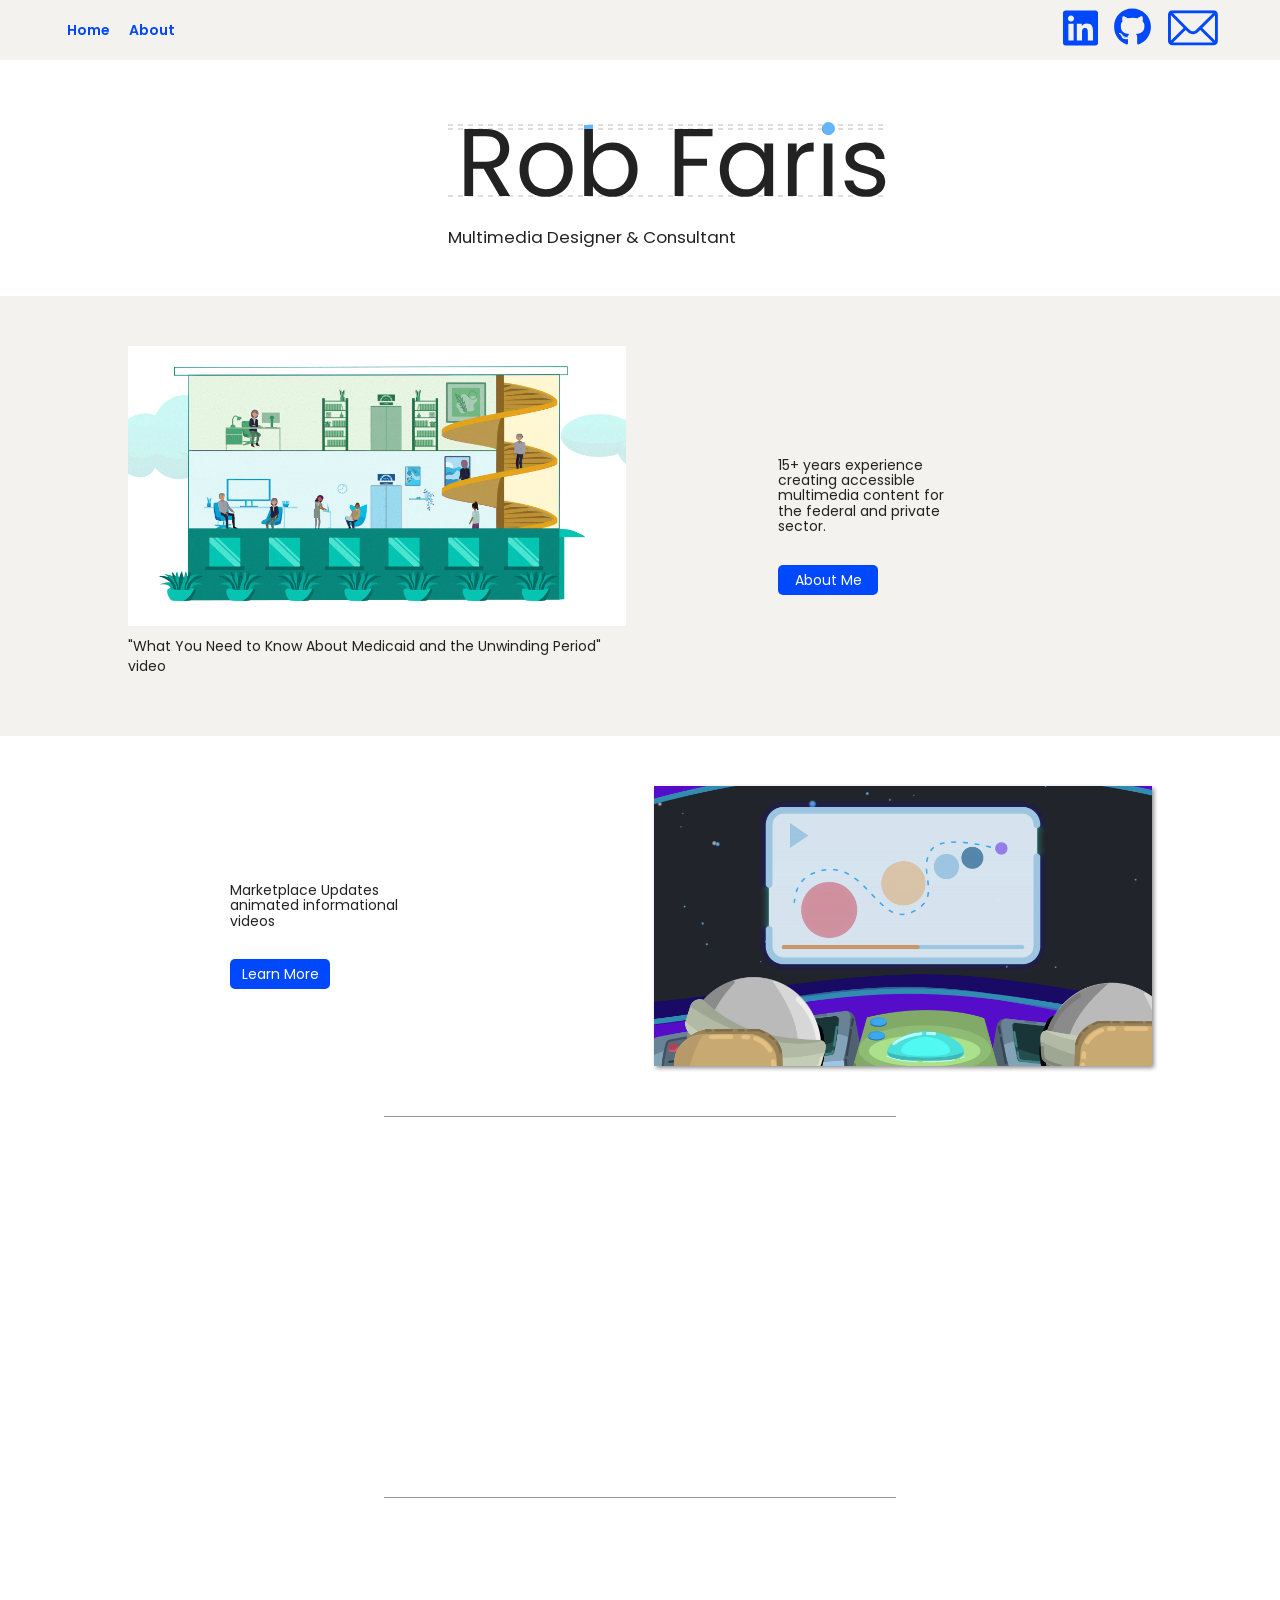
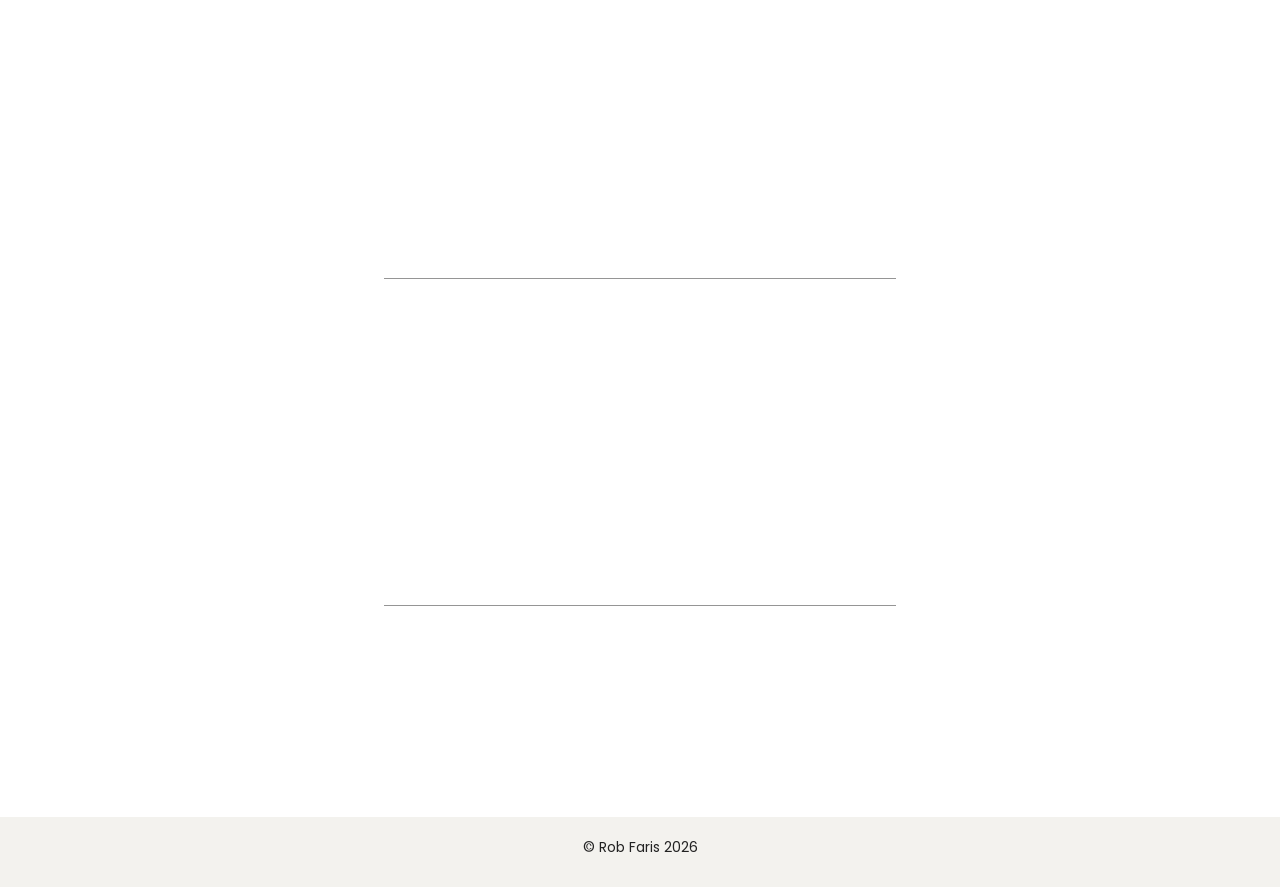
==== commit d1d1902b: "Add responsive design for mobile" ====
--- a/index.html
+++ b/index.html
@@ -49,12 +49,12 @@
     </div>
     <div class="demo-bar top-demo tile">
         <div id="gif-bar">
-            <a alt="Youtube link to 2026 Demo Reel" href="https://youtu.be/st2Tjv4EuG8"><img style="height: 280px; margin-bottom: 10px;" src="assets/2023-04-28_Unwinding_003.gif" alt="Animation of employees working in a building with a billboard sign above saying 'Get coverage today!'"></a>
+            <a alt="Youtube link to 2026 Demo Reel" href="https://youtu.be/st2Tjv4EuG8"><img src="assets/2023-04-28_Unwinding_003.gif" alt="Animation of employees working in a building with a billboard sign above saying 'Get coverage today!'"></a>
             <p>"What You Need to Know About Medicaid and the Unwinding Period" video</p>
         </div>
         <div class="demo-bar text">
             <h3>15+ years experience creating accessible multimedia content for the federal and private sector.</h3>
-            <a href="about.html" class="button">Learn More</a>
+            <a href="about.html" class="button">About Me</a>
         </div>
     </div>
     <div class="demo-bar flex-reverse tile">
@@ -62,11 +62,11 @@
             <h3>Marketplace Updates animated informational videos</h3>
             <a alt="Marketplace Updates animated informational videos" href="marketplace-updates-animated-informational-videos.html" class="button">Learn More</a>
         </div>
-         <a href="marketplace-updates-animated-informational-videos.html"><img style="height: 280px; filter: drop-shadow(2px 2px 2px #8f8f8f);" src="assets/2023-08-16_MarketplaceUpdates_001.png" alt=""></a>
+         <a href="marketplace-updates-animated-informational-videos.html"><img style="filter: drop-shadow(2px 2px 2px #8f8f8f);" src="assets/2023-08-16_MarketplaceUpdates_001.png" alt=""></a>
     </div>
     <hr>
     <div class="demo-bar tile">
-        <a alt="Competitive Acquisition Ombudsman and Medical Beneficiary Ombudsman Reports to Congress for the Centers for Medicare and Medicaid Services (CMS)" href="reports-to-congress.html"><img style="height: 280px; filter: drop-shadow(2px 2px 2px #8f8f8f);" src="assets/design/CAOcover.png" alt=""></a>
+        <a alt="Competitive Acquisition Ombudsman and Medical Beneficiary Ombudsman Reports to Congress for the Centers for Medicare and Medicaid Services (CMS)" href="reports-to-congress.html"><img style="filter: drop-shadow(2px 2px 2px #8f8f8f);" src="assets/design/CAOcover.png" alt=""></a>
         <div class="demo-bar text">
             <h3>Competitive Acquisition Ombudsman and Medical Beneficiary Ombudsman Reports to Congress for the Centers for Medicare and Medicaid Services (CMS)</h3>
             <a alt="Competitive Acquisition Ombudsman and Medical Beneficiary Ombudsman Reports to Congress for the Centers for Medicare and Medicaid Services (CMS)" href="reports-to-congress.html" class="button">Learn More</a>
@@ -78,11 +78,11 @@
             <h3>FAQs for Marketplace Agents & Brokers Website</h3>
             <a alt="FAQs for Marketplace Agents & Brokers Website" href="faqs-website.html" class="button">Learn More</a>
         </div>
-         <a alt="FAQs for Marketplace Agents & Brokers Website" href="faqs-website.html"><img style="height: 280px; filter: drop-shadow(2px 2px 2px #8f8f8f);" src="assets/design/ABsite.png" alt=""></a>
+         <a alt="FAQs for Marketplace Agents & Brokers Website" href="faqs-website.html"><img style="filter: drop-shadow(2px 2px 2px #8f8f8f);" src="assets/design/ABsite.png" alt=""></a>
     </div>
     <hr>
     <div class="demo-bar tile">
-        <a alt="CMS Health Insurance Marketplace eLearning Training" href="elearning-marketplace.html"><img style="height: 280px; filter: drop-shadow(2px 2px 2px #8f8f8f);" src="assets/design/captivate.png" alt=""></a>
+        <a alt="CMS Health Insurance Marketplace eLearning Training" href="elearning-marketplace.html"><img style="filter: drop-shadow(2px 2px 2px #8f8f8f);" src="assets/design/captivate.png" alt=""></a>
         <div class="demo-bar text">
             <h3>CMS Health Insurance Marketplace eLearning Training</h3>
             <a alt="CMS Health Insurance Marketplace eLearning Training" href="elearning-marketplace.html" class="button">Learn More</a>
--- a/styles.css
+++ b/styles.css
@@ -207,6 +207,9 @@
     margin-right: 10%;
 }
 
+.demo-bar img {
+    height: 280px;
+}
 
 .demo-bar .image {
     height: 200px;
@@ -534,6 +537,10 @@
     text-align: center;
     padding: 20px 0;
 }
+#gif-bar img {
+    height: 280px; 
+    margin-bottom: 10px;
+}
 
 #video-portfolio {
     display: flex;
@@ -573,11 +580,21 @@
 #graphics {
     justify-content: center;
 }
+
+@media only screen and (max-width: 1000px) {
+    .demo-bar {
+        padding: 50px 5% 50px 5%;
+    }
+}
+
 @media only screen and (max-width: 750px) {
-    iframe {
-        width: 90%;
-        height: 200px;
-    }
+    /* html, body {
+    overflow-x: hidden;
+    }
+
+    body {
+    position: relative
+    } */
 
     hr {
         display: none;
@@ -613,7 +630,7 @@
         align-items: center;
         margin: 0;
         gap: 10px;
-        padding: 10px 10% 10px 10%;
+        padding: 10px 5% 10px 5%;
     }
 
     .demo-bar.flex-reverse {
@@ -624,6 +641,12 @@
         width: 100%;
         margin: 0;
         padding: 15px 0;
+        align-items: center;
+    }
+
+    .demo-bar img {
+        height: auto;
+        width: 100%;
     }
 
     .info-bar {
@@ -640,6 +663,14 @@
         padding-right: 15px;
     }
 
+    .subpage-bar {
+        padding: 10px 5% 10px 5%;
+    }
+
+    .subpage-bar .text {
+        padding: 0;
+    }
+
     .card img {
         -webkit-filter: brightness(50%);
     }
@@ -684,6 +715,11 @@
         margin: 20px 5%;
     }
 
+    #gif-bar img {
+        height: auto;
+        width: 100%;
+    }
+
     #video-player {
         display: none;
     }
@@ -693,6 +729,10 @@
         margin: 0;
     }
 
+    /* #gif-bar img {
+        width: 100%;
+    } */
+
     #graphicsbox {
         padding: 0 10%;
     }
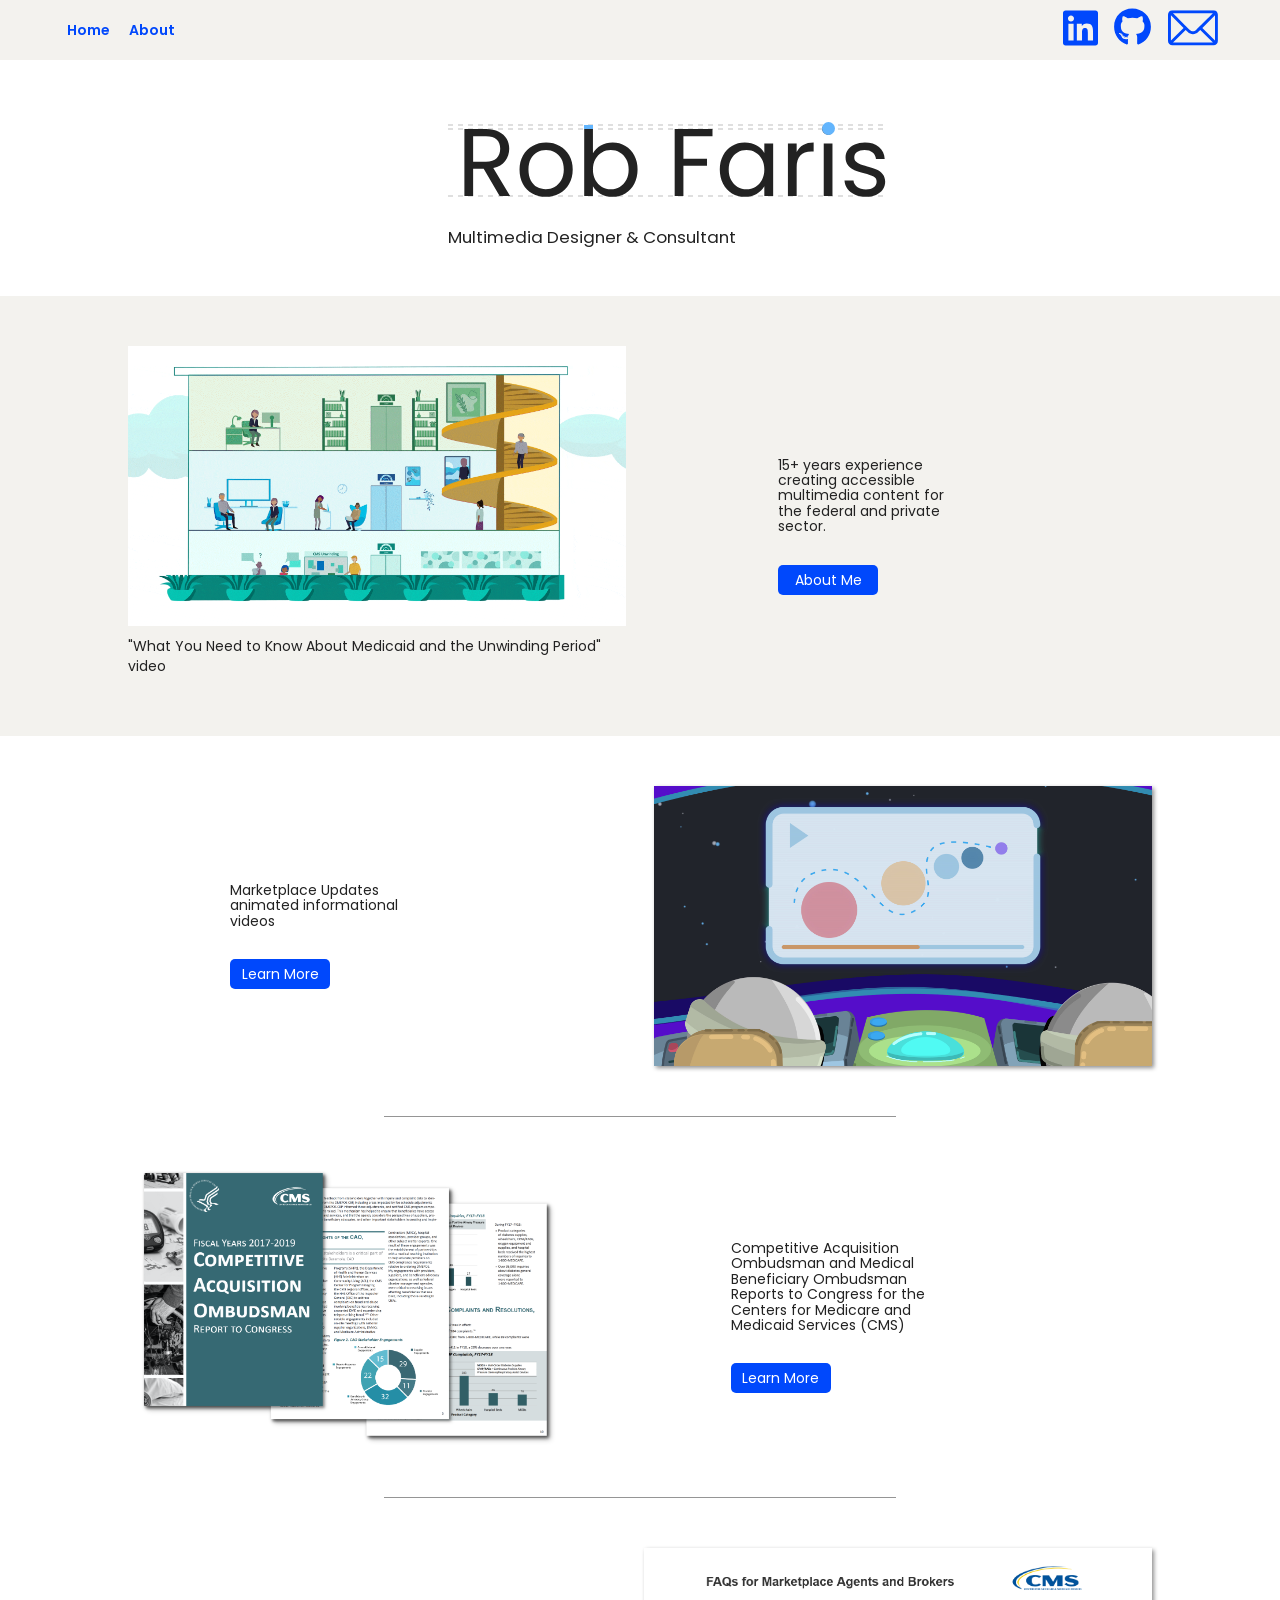
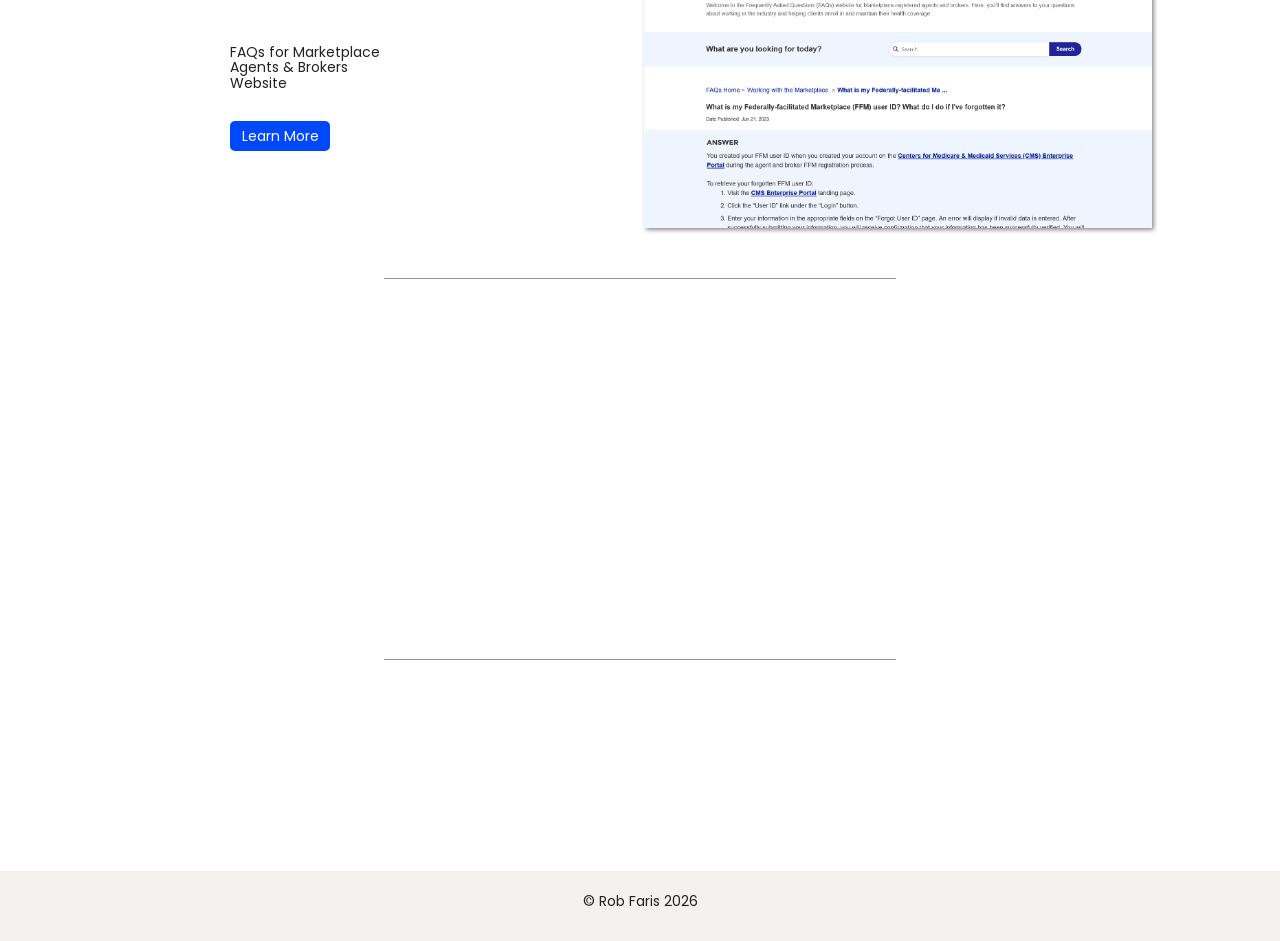
==== commit ed78a489: "Update image filename" ====
--- a/index.html
+++ b/index.html
@@ -82,7 +82,7 @@
     </div>
     <hr>
     <div class="demo-bar tile">
-        <a alt="CMS Health Insurance Marketplace eLearning Training" href="elearning-marketplace.html"><img style="filter: drop-shadow(2px 2px 2px #8f8f8f);" src="assets/design/captivate.png" alt=""></a>
+        <a alt="CMS Health Insurance Marketplace eLearning Training" href="elearning-marketplace.html"><img style="filter: drop-shadow(2px 2px 2px #8f8f8f);" src="assets/design/Captivate.png" alt=""></a>
         <div class="demo-bar text">
             <h3>CMS Health Insurance Marketplace eLearning Training</h3>
             <a alt="CMS Health Insurance Marketplace eLearning Training" href="elearning-marketplace.html" class="button">Learn More</a>
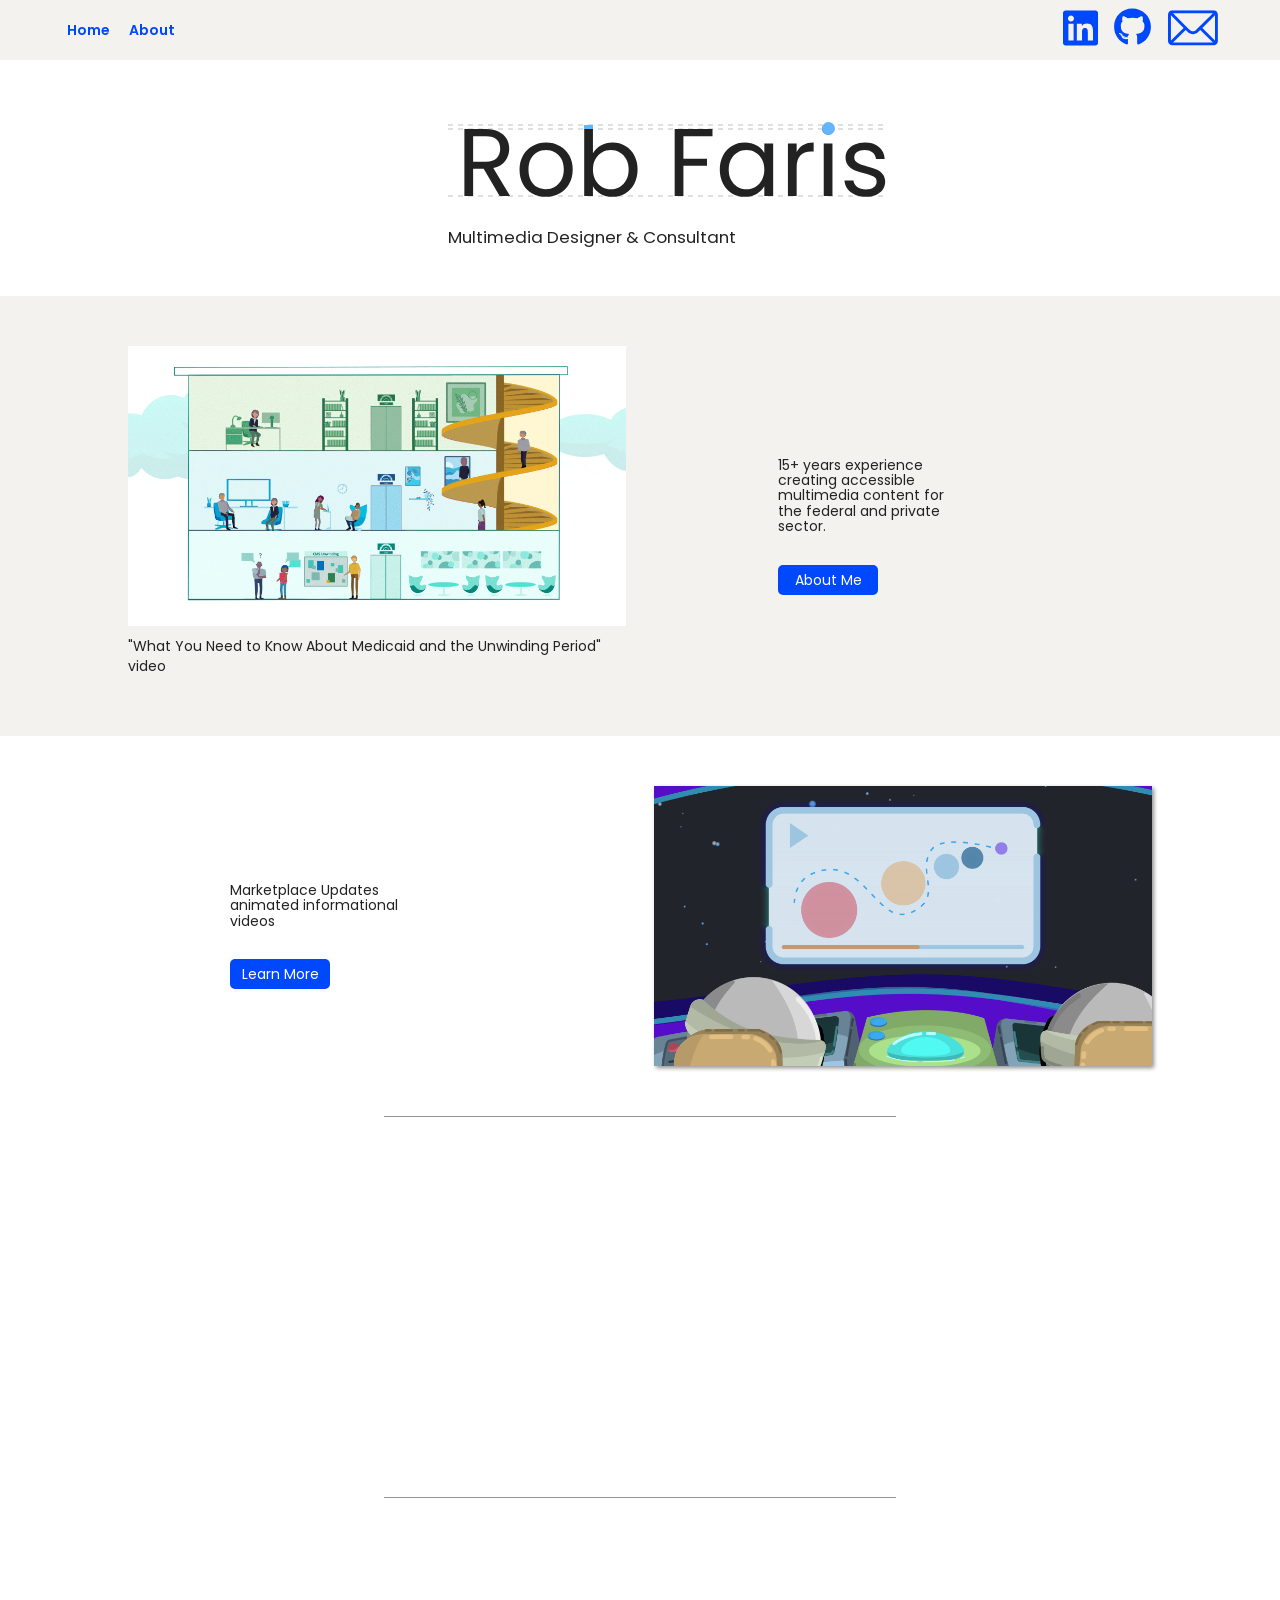
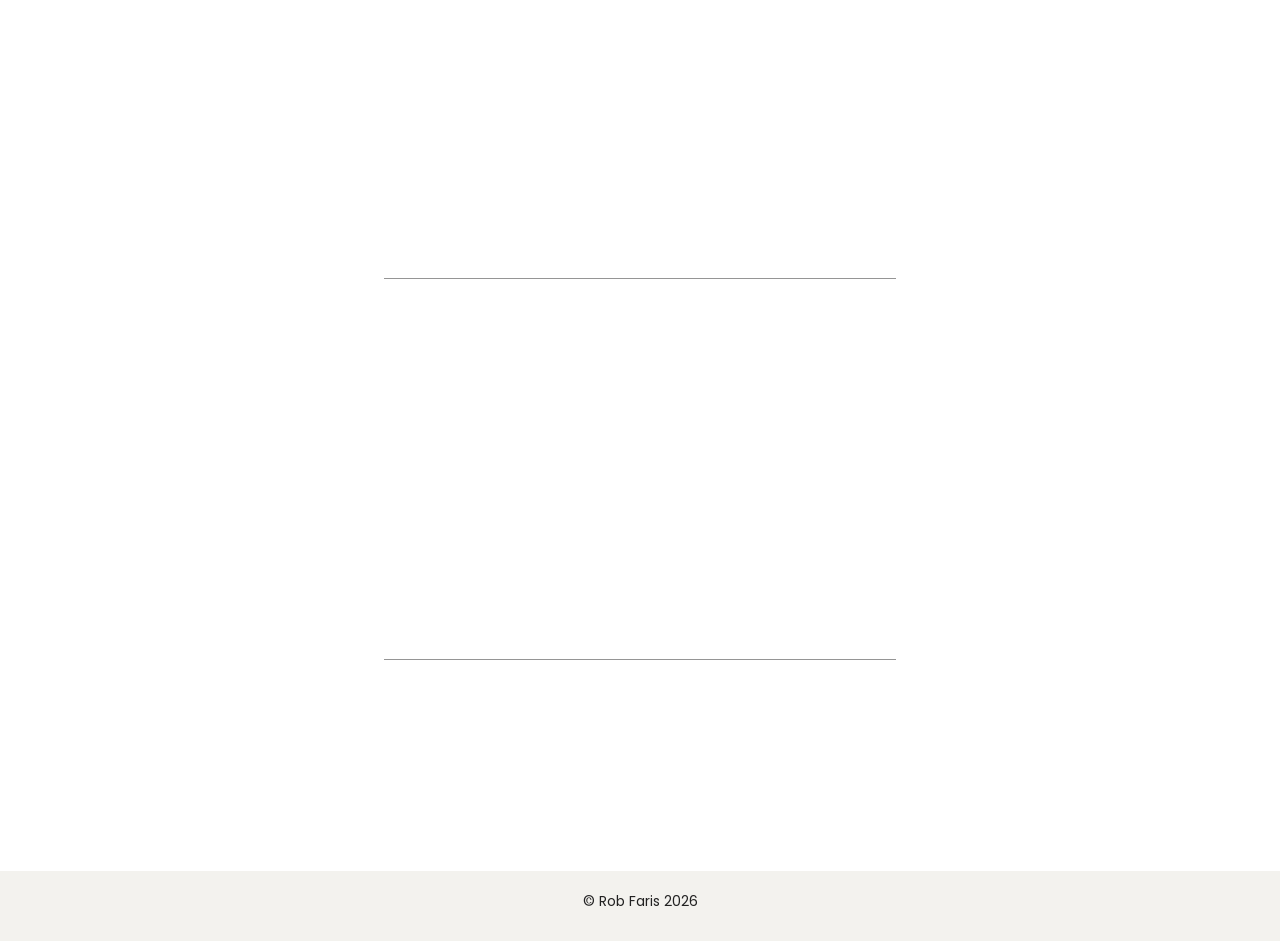
==== commit 31a08f0b: "Alter image filename" ====
--- a/index.html
+++ b/index.html
@@ -82,7 +82,7 @@
     </div>
     <hr>
     <div class="demo-bar tile">
-        <a alt="CMS Health Insurance Marketplace eLearning Training" href="elearning-marketplace.html"><img style="filter: drop-shadow(2px 2px 2px #8f8f8f);" src="assets/design/Captivate.png" alt=""></a>
+        <a alt="CMS Health Insurance Marketplace eLearning Training" href="elearning-marketplace.html"><img style="filter: drop-shadow(2px 2px 2px #8f8f8f);" src="assets/design/CaptivateCover.png" alt=""></a>
         <div class="demo-bar text">
             <h3>CMS Health Insurance Marketplace eLearning Training</h3>
             <a alt="CMS Health Insurance Marketplace eLearning Training" href="elearning-marketplace.html" class="button">Learn More</a>
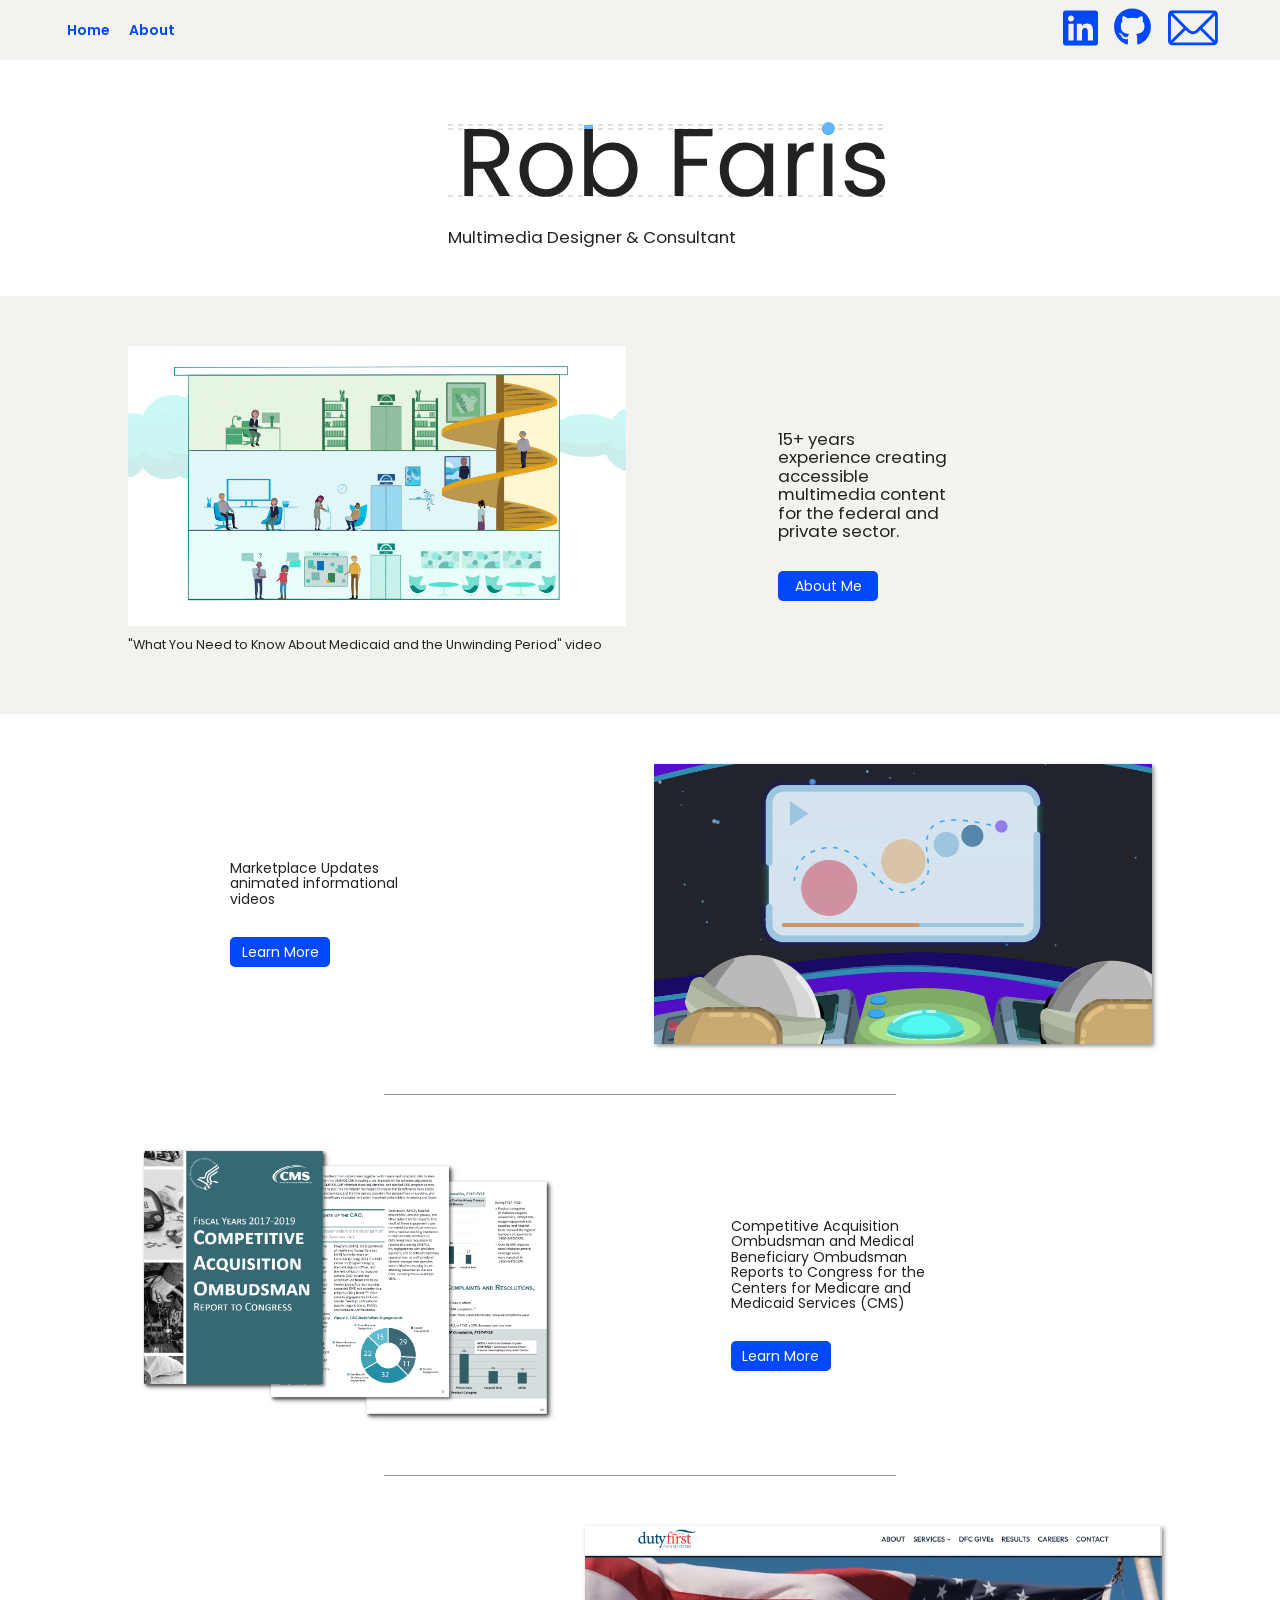
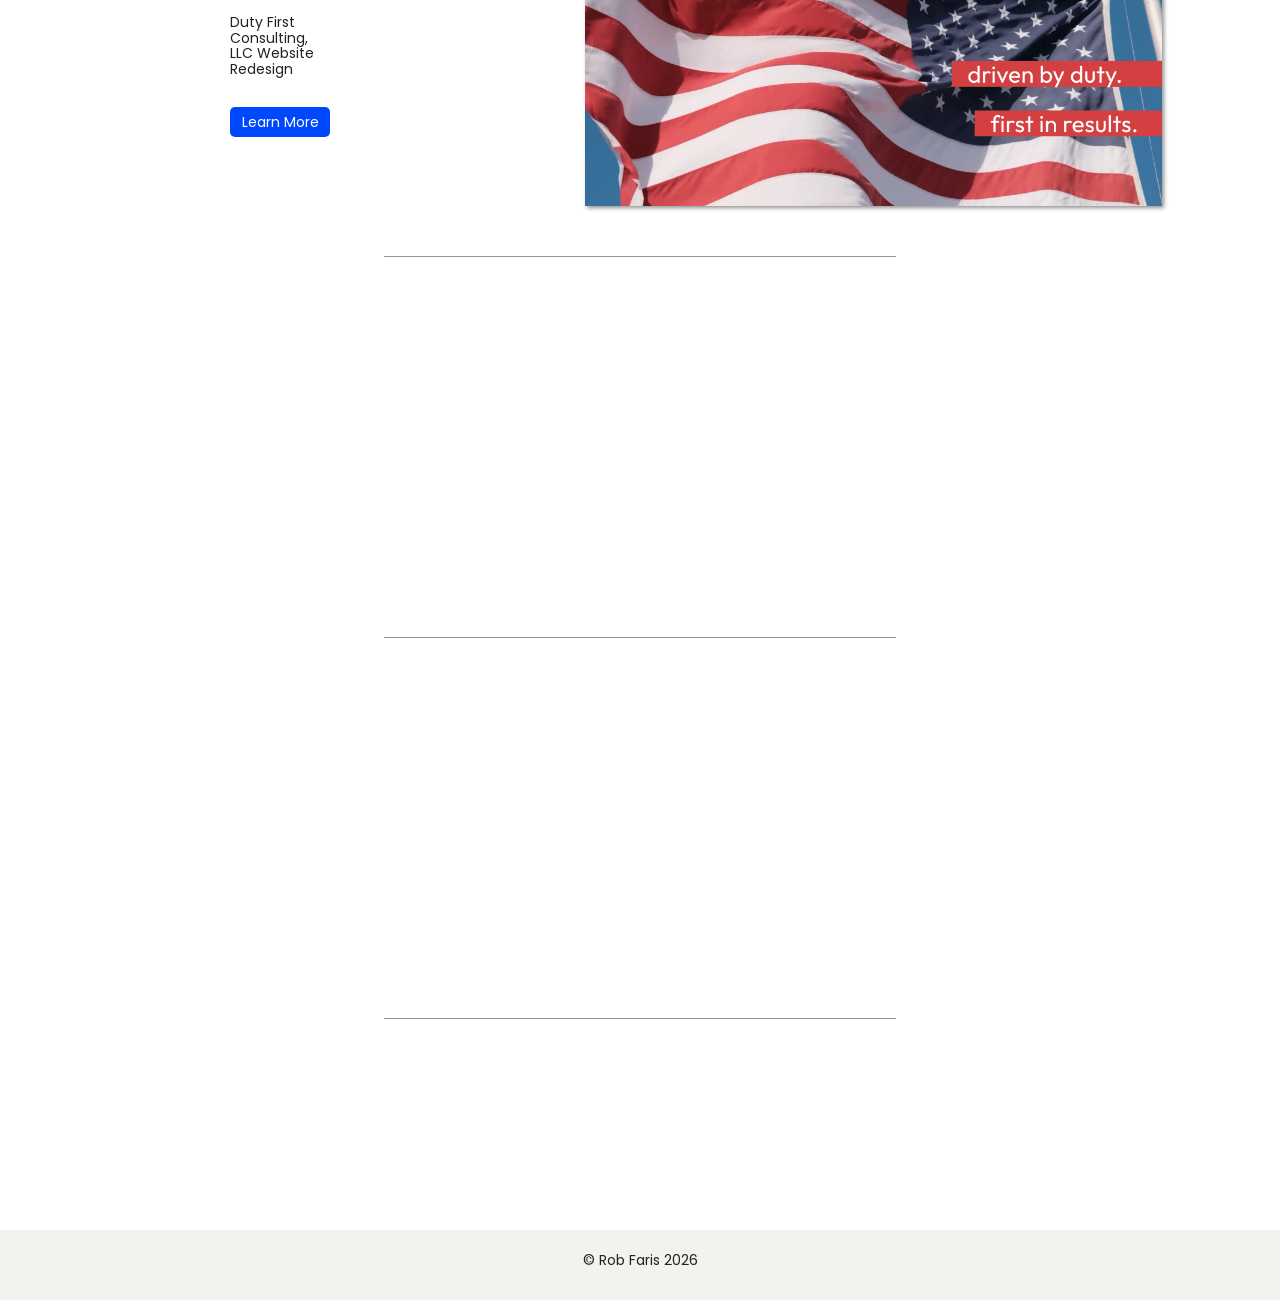
==== commit 777d5ee6: "Remove tag" ====
--- a/index.html
+++ b/index.html
@@ -16,14 +16,14 @@
     <script src="https://maxcdn.bootstrapcdn.com/bootstrap/3.4.1/js/bootstrap.min.js"></script>
 
     <!-- Google tag (gtag.js) -->
-    <script async src="https://www.googletagmanager.com/gtag/js?id=G-28LJF8GNLP"></script>
+    <!-- <script async src="https://www.googletagmanager.com/gtag/js?id=G-28LJF8GNLP"></script>
     <script>
     window.dataLayer = window.dataLayer || [];
     function gtag(){dataLayer.push(arguments);}
     gtag('js', new Date());
 
     gtag('config', 'G-28LJF8GNLP');
-    </script>
+    </script> -->
 
     <!-- Site stylesheet -->
     <link rel="stylesheet" href="styles.css">
@@ -50,10 +50,10 @@
     <div class="demo-bar top-demo tile">
         <div id="gif-bar">
             <a alt="Youtube link to 2026 Demo Reel" href="https://youtu.be/st2Tjv4EuG8"><img src="assets/2023-04-28_Unwinding_003.gif" alt="Animation of employees working in a building with a billboard sign above saying 'Get coverage today!'"></a>
-            <p>"What You Need to Know About Medicaid and the Unwinding Period" video</p>
+            <p id="caption">"What You Need to Know About Medicaid and the Unwinding Period" video</p>
         </div>
         <div class="demo-bar text">
-            <h3>15+ years experience creating accessible multimedia content for the federal and private sector.</h3>
+            <h3 id="attractor">15+ years experience creating accessible multimedia content for the federal and private sector.</h3>
             <a href="about.html" class="button">About Me</a>
         </div>
     </div>
@@ -75,18 +75,26 @@
     <hr>
     <div class="demo-bar flex-reverse tile">
         <div class="demo-bar text">
+            <h3>Duty First Consulting, LLC Website Redesign</h3>
+            <a alt="Duty First Consulting, LLC Website Redesign" href="duty-first-website.html" class="button">Learn More</a>
+        </div>
+        <a alt="Duty First Consulting, LLC Website Redesign" href="duty-first-website.html"><img style="filter: drop-shadow(2px 2px 2px #8f8f8f);" src="assets/design/DFC01.png" alt=""></a>
+    </div>
+    <hr>
+    <div class="demo-bar tile">
+        <a alt="FAQs for Marketplace Agents & Brokers Website" href="faqs-website.html"><img style="filter: drop-shadow(2px 2px 2px #8f8f8f);" src="assets/design/ABsite.png" alt=""></a>
+        <div class="demo-bar text">
             <h3>FAQs for Marketplace Agents & Brokers Website</h3>
             <a alt="FAQs for Marketplace Agents & Brokers Website" href="faqs-website.html" class="button">Learn More</a>
         </div>
-         <a alt="FAQs for Marketplace Agents & Brokers Website" href="faqs-website.html"><img style="filter: drop-shadow(2px 2px 2px #8f8f8f);" src="assets/design/ABsite.png" alt=""></a>
     </div>
     <hr>
-    <div class="demo-bar tile">
-        <a alt="CMS Health Insurance Marketplace eLearning Training" href="elearning-marketplace.html"><img style="filter: drop-shadow(2px 2px 2px #8f8f8f);" src="assets/design/CaptivateCover.png" alt=""></a>
+    <div class="demo-bar flex-reverse tile">
         <div class="demo-bar text">
             <h3>CMS Health Insurance Marketplace eLearning Training</h3>
             <a alt="CMS Health Insurance Marketplace eLearning Training" href="elearning-marketplace.html" class="button">Learn More</a>
         </div>
+        <a alt="CMS Health Insurance Marketplace eLearning Training" href="elearning-marketplace.html"><img style="filter: drop-shadow(2px 2px 2px #8f8f8f);" src="assets/design/CaptivateCover.png" alt=""></a>
     </div>
     <hr>
     <h2 class="contact tile">For more information, get in touch.</h2>
--- a/styles.css
+++ b/styles.css
@@ -166,15 +166,6 @@
 .top-bar .text h2 {
     padding: 0;
 }
-
-/* .top-bar .image {
-    height: 200px;
-    display: flex;
-    justify-content: center;
-    align-items: center;
-    flex: 1 1 100%;
-    margin: 80px 15% 50px;
-} */
 
 .subpage-title {
     display: flex;
@@ -537,6 +528,15 @@
     text-align: center;
     padding: 20px 0;
 }
+
+#attractor {
+    font-size: 1.2em;
+}
+
+#caption {
+    font-size: .9em;
+}
+
 #gif-bar img {
     height: 280px; 
     margin-bottom: 10px;
@@ -603,6 +603,11 @@
     .header-nav {
         align-items: flex-end
     }
+
+    .header-nav li img {
+        vertical-align: baseline;
+    }
+
     .top-bar {
         flex-direction: column-reverse;
         margin: 0;
@@ -633,7 +638,7 @@
         padding: 10px 5% 10px 5%;
     }
 
-    .demo-bar.flex-reverse {
+   .flex-reverse {
         flex-direction: column-reverse;
     }
 
@@ -715,6 +720,10 @@
         margin: 20px 5%;
     }
 
+    #video-portfolio .button {
+        text-align: left;
+    }
+
     #gif-bar img {
         height: auto;
         width: 100%;
@@ -729,10 +738,6 @@
         margin: 0;
     }
 
-    /* #gif-bar img {
-        width: 100%;
-    } */
-
     #graphicsbox {
         padding: 0 10%;
     }
